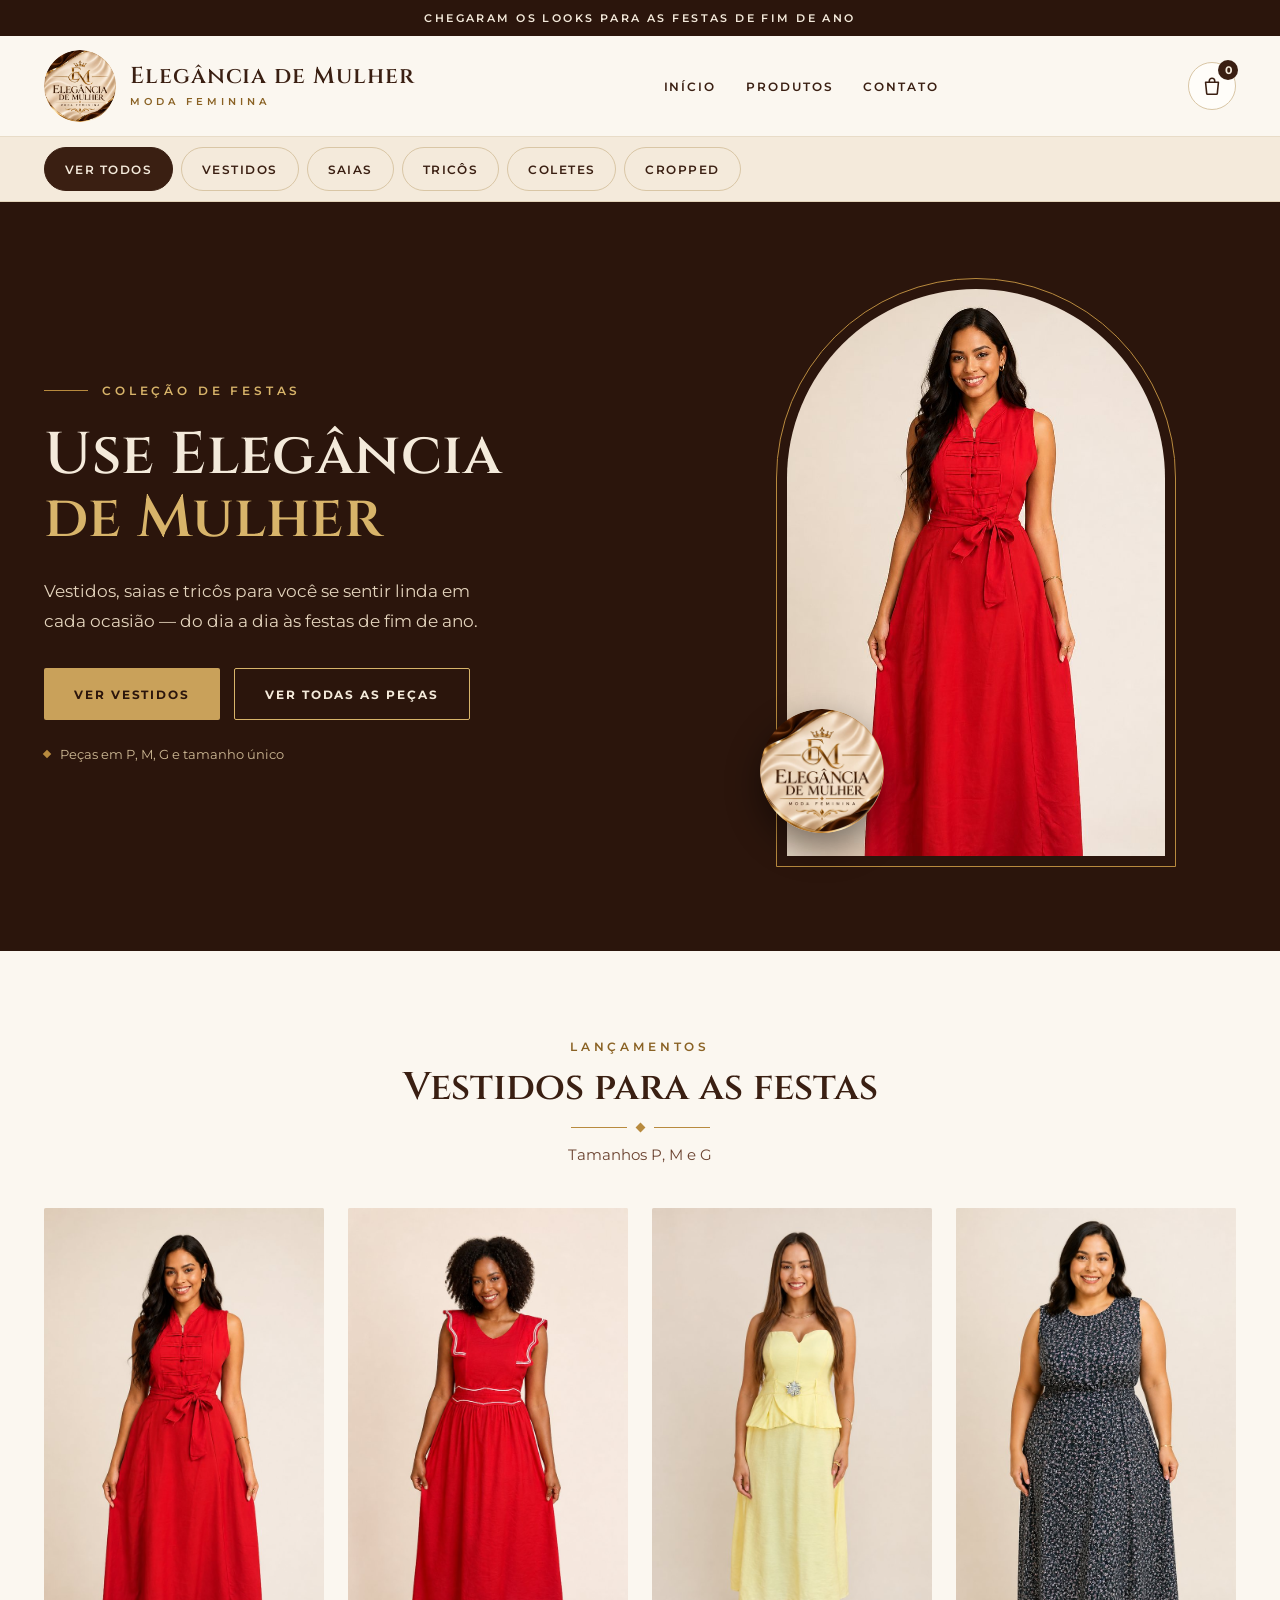
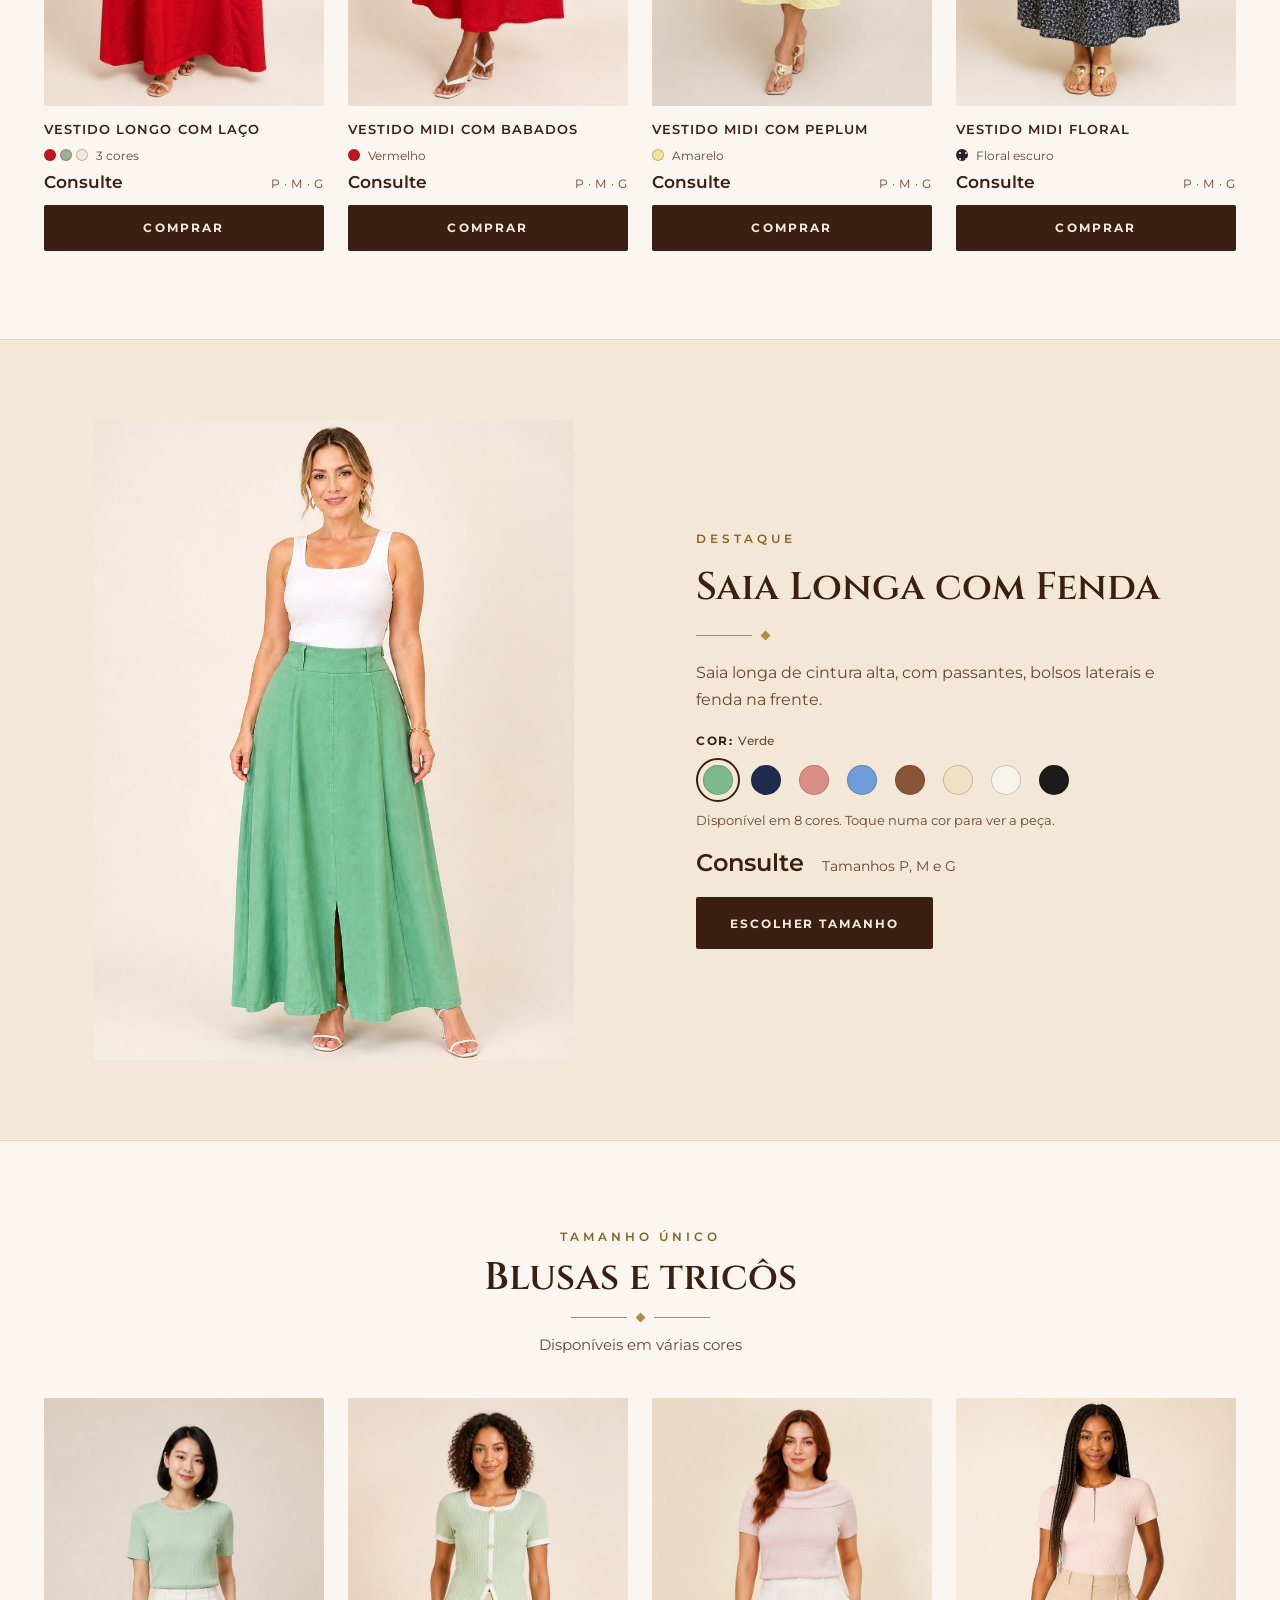
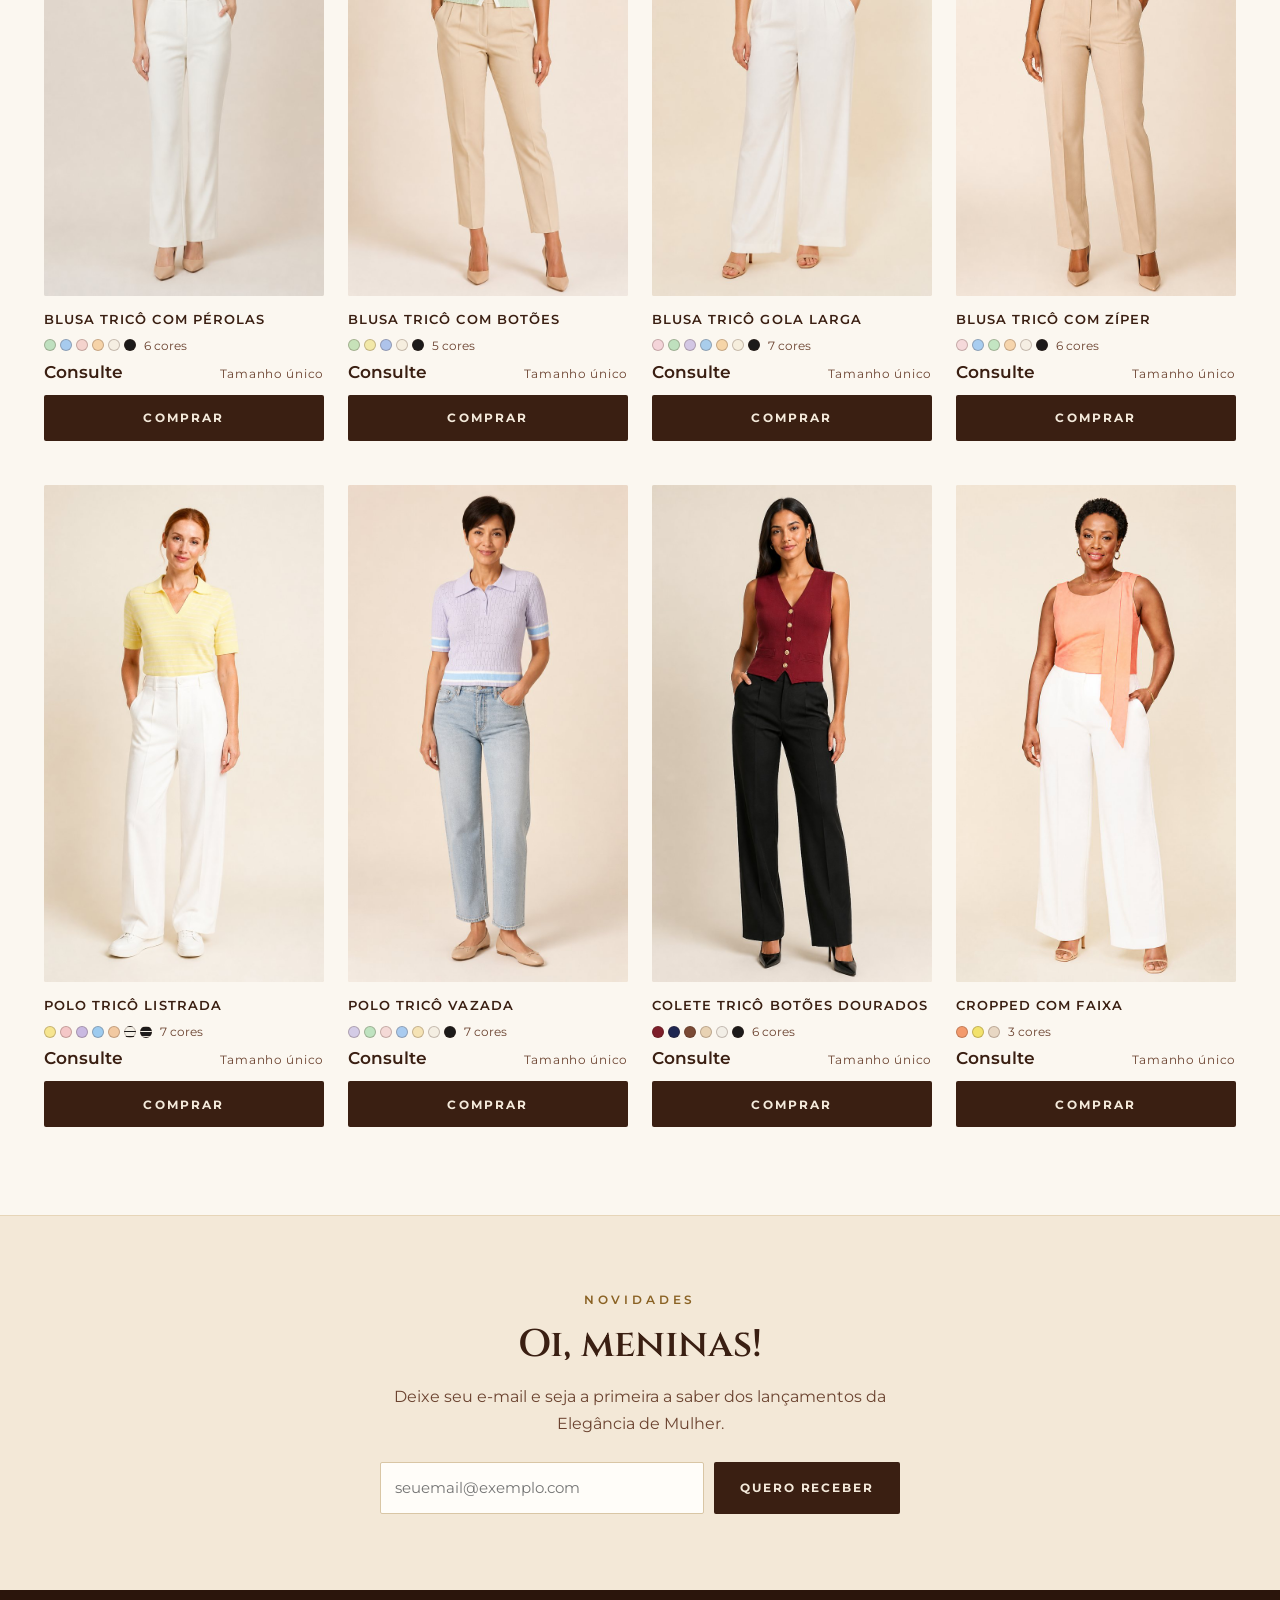
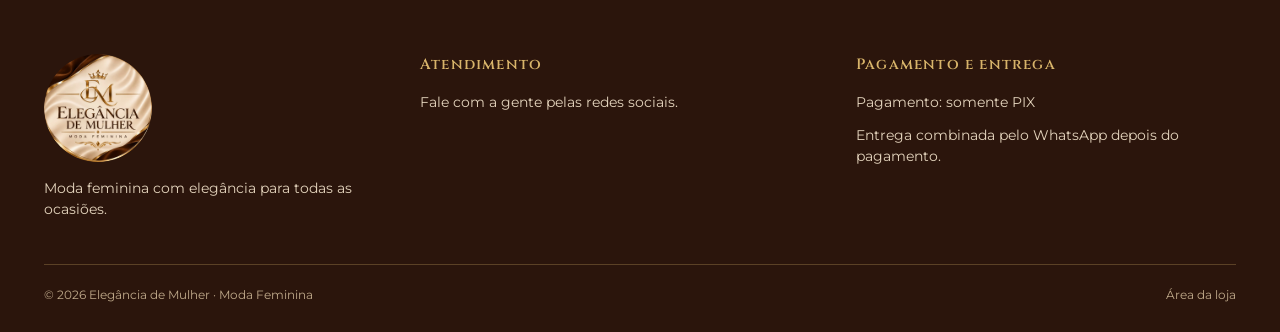
==== site/index.html @ 74f73620 "Loja Elegância de Mulher: vitrine, PIX e painel da dona Site estático (pasta site/) com carrinho e p" ====
<!doctype html>
<html lang="pt-BR">
<head>
<meta charset="utf-8">
<meta name="viewport" content="width=device-width, initial-scale=1">
<title>Elegância de Mulher — Moda feminina</title>
<meta name="description" content="Vestidos, saias e tricôs da Elegância de Mulher. Escolha a cor e o tamanho e pague com PIX.">
<meta name="theme-color" content="#2B150C">
<link rel="icon" href="img/icone.png">
<link rel="preconnect" href="https://fonts.googleapis.com">
<link rel="preconnect" href="https://fonts.gstatic.com" crossorigin>
<link href="https://fonts.googleapis.com/css2?family=Cinzel:wght@500;600;700&family=Montserrat:wght@400;500;600;700&display=swap" rel="stylesheet">
<link rel="stylesheet" href="css/loja.css">
</head>
<body>
<div class="aviso" id="aviso" hidden></div>

<header class="cabecalho">
  <div class="wrap">
    <a class="marca" href="#inicio" aria-label="Elegância de Mulher, página inicial">
      <img src="img/logo-redondo.png" alt="" width="72" height="72">
      <span><span class="marca-nome">Elegância de Mulher</span><span class="marca-sub">MODA FEMININA</span></span>
    </a>
    <nav class="menu" aria-label="Menu principal">
      <a href="#inicio">Início</a>
      <a href="#produtos">Produtos</a>
      <a href="#contato">Contato</a>
    </nav>
    <button type="button" class="icone-btn sacola" id="abrir-carrinho" data-acao="abrir-carrinho" aria-label="Abrir carrinho, 0 itens">
      <svg class="icone" viewBox="0 0 24 24" aria-hidden="true"><path d="M5 8h14l-1.2 12.1a1 1 0 0 1-1 .9H7.2a1 1 0 0 1-1-.9L5 8z"/><path d="M9 8V6.5a3 3 0 0 1 6 0V8"/></svg>
      <span class="contador" id="contador" aria-hidden="true">0</span>
    </button>
  </div>
</header>

<div class="categorias"><nav class="wrap" id="categorias" aria-label="Categorias"></nav></div>

<section class="hero" id="inicio" aria-label="Destaque da coleção">
  <div class="wrap">
    <div class="hero-texto">
      <div class="hero-chamada" id="hero-chamada"></div>
      <h1>Use Elegância<br><span>de Mulher</span></h1>
      <p id="hero-texto"></p>
      <div class="hero-botoes">
        <a href="#produtos" class="btn btn-ouro" id="hero-categoria" data-acao="categoria">Ver vestidos</a>
        <a href="#produtos" class="btn btn-linha" data-acao="categoria" data-cat="todos">Ver todas as peças</a>
      </div>
      <div class="hero-detalhe" id="hero-detalhe" hidden></div>
    </div>
    <div class="hero-foto">
      <div class="arco">
        <div class="arco-borda"><div class="arco-img"><img id="hero-img" src="img/logo-banner.jpg" alt=""></div></div>
        <img class="selo" src="img/logo-redondo.png" alt="" width="124" height="124">
      </div>
    </div>
  </div>
</section>

<main id="produtos" tabindex="-1" style="scroll-margin-top: 70px;">
  <div class="carregando" id="carregando">
    <div class="wrap grade" aria-hidden="true">
      <div class="cartao-foto alta esqueleto"></div><div class="cartao-foto alta esqueleto"></div>
      <div class="cartao-foto alta esqueleto some-cel"></div><div class="cartao-foto alta esqueleto some-cel"></div>
    </div>
    <p>Carregando as peças…</p>
  </div>
  <div id="vitrine"></div>
</main>

<section class="novidades" aria-labelledby="novidades-titulo">
  <div class="wrap">
    <span class="chamada">Novidades</span>
    <h2 id="novidades-titulo">Oi, meninas!</h2>
    <p>Deixe seu e-mail e seja a primeira a saber dos lançamentos da Elegância de Mulher.</p>
    <form id="form-novidades" novalidate>
      <label for="email-novidades" class="sr-only">Seu e-mail</label>
      <input class="campo" id="email-novidades" type="email" autocomplete="email" placeholder="seuemail@exemplo.com" required>
      <button type="submit" class="btn btn-escuro">Quero receber</button>
    </form>
    <p id="novidades-ok" aria-live="polite" hidden style="font-weight: 600; color: var(--texto);">Prontinho! Você vai receber nossas novidades por e-mail.</p>
  </div>
</section>

<footer class="rodape" id="contato">
  <div class="wrap">
    <div class="rodape-colunas">
      <div class="rodape-col">
        <img src="img/logo-redondo.png" alt="Elegância de Mulher, moda feminina" width="108" height="108">
        <p style="margin: 0;">Moda feminina com elegância para todas as ocasiões.</p>
      </div>
      <div class="rodape-col">
        <h3>Atendimento</h3>
        <div id="contatos" class="coluna" style="gap: 12px;"></div>
      </div>
      <div class="rodape-col">
        <h3>Pagamento e entrega</h3>
        <span>Pagamento: somente PIX</span>
        <span id="entrega" style="white-space: pre-line;"></span>
      </div>
    </div>
    <div class="rodape-base">
      <span>© <span id="ano">2026</span> Elegância de Mulher · Moda Feminina</span>
      <a href="painel.html">Área da loja</a>
    </div>
  </div>
</footer>

<div id="janela"></div>
<div id="gaveta"></div>
<div id="toast" aria-live="polite"></div>

<script src="js/config.js"></script>
<script src="js/supabase.js"></script>
<script src="js/dados-iniciais.js"></script>
<script src="js/dados.js"></script>
<script src="js/qrcode.js"></script>
<script src="js/pix.js"></script>
<script src="js/loja.js"></script>
</body>
</html>
---- site/css/loja.css ----
/* Elegância de Mulher — estilos da loja e do painel */
:root {
  --fundo: #FBF7F0;
  --creme: #F3E8D7;
  --creme2: #F4EADB;
  --papel: #FFFDF9;
  --texto: #3A1F12;
  --escuro: #2B150C;
  --suave: #6B4330;
  --ouro-texto: #8A6224;
  --ouro: #B88A3E;
  --ouro2: #C9A15A;
  --ouro3: #D8B46A;
  --borda: #D9C6A5;
  --borda2: #E6D5B8;
  --linha: #EEE2CF;
  --erro: #A4262C;
  --ok: #2F6B3A;
  --serif: 'Cinzel', Georgia, serif;
  --sans: 'Montserrat', system-ui, -apple-system, 'Segoe UI', sans-serif;
}
* { box-sizing: border-box; }
html { scroll-behavior: smooth; }
body { margin: 0; background: var(--fundo); color: var(--texto); font-family: var(--sans); -webkit-font-smoothing: antialiased; }
img { max-width: 100%; }
a { color: var(--texto); }
a:hover { color: var(--ouro-texto); }
button, input, select, textarea { font-family: inherit; }
button:focus-visible, a:focus-visible, input:focus-visible, select:focus-visible, textarea:focus-visible, [tabindex]:focus-visible {
  outline: 2px solid var(--ouro); outline-offset: 2px;
}
.sr-only { position: absolute; width: 1px; height: 1px; padding: 0; margin: -1px; overflow: hidden; clip: rect(0 0 0 0); white-space: nowrap; border: 0; }
.wrap { max-width: 1240px; margin: 0 auto; padding-left: 24px; padding-right: 24px; }
[hidden] { display: none !important; }

/* Botões */
.btn { display: inline-flex; align-items: center; justify-content: center; gap: 10px; min-height: 48px; padding: 0 26px; border: 0; border-radius: 2px;
  font-size: 12px; font-weight: 700; letter-spacing: .16em; text-transform: uppercase; text-decoration: none; cursor: pointer; text-align: center; }
.btn-escuro { background: var(--texto); color: #F4EADB; }
.btn-escuro:hover { background: #5A3220; color: #F4EADB; }
.btn-ouro { background: var(--ouro2); color: var(--escuro); }
.btn-ouro:hover { background: var(--ouro3); color: var(--escuro); }
.btn-linha { border: 1px solid var(--ouro3); background: transparent; color: #F4EADB; }
.btn-linha:hover { background: rgba(244, 234, 219, .12); color: #F4EADB; }
.btn-contorno { border: 1px solid var(--texto); background: transparent; color: var(--texto); }
.btn-contorno:hover { background: var(--creme); color: var(--texto); }
.btn-largo { width: 100%; }
.btn[disabled] { opacity: .55; cursor: not-allowed; }
.link-btn { min-height: 44px; padding: 0 8px; border: 0; background: none; color: var(--texto); font-size: 13px; text-decoration: underline; cursor: pointer; }
.link-btn:hover { color: var(--ouro-texto); }
.icone-btn { width: 44px; height: 44px; padding: 0; flex: 0 0 auto; border-radius: 50%; border: 1px solid var(--borda); background: var(--papel); color: var(--texto);
  display: inline-flex; align-items: center; justify-content: center; cursor: pointer; }
.icone-btn:hover { border-color: var(--ouro-texto); }
.icone { width: 20px; height: 20px; fill: none; stroke: currentColor; stroke-width: 1.7; stroke-linecap: round; stroke-linejoin: round; flex: 0 0 auto; }

/* Topo */
.aviso { background: var(--escuro); color: #F4EADB; text-align: center; font-size: 11px; font-weight: 600; letter-spacing: .22em; text-transform: uppercase; padding: 11px 16px; }
.cabecalho { background: var(--fundo); border-bottom: 1px solid #E8DCC8; }
.cabecalho .wrap { padding-top: 14px; padding-bottom: 14px; display: flex; flex-wrap: wrap; align-items: center; justify-content: space-between; gap: 14px 32px; }
.marca { display: flex; align-items: center; gap: 14px; text-decoration: none; color: var(--texto); }
.marca img { width: 72px; height: 72px; border-radius: 50%; display: block; flex: 0 0 auto; }
.marca-nome { display: block; font-family: var(--serif); font-weight: 600; font-size: 23px; letter-spacing: .04em; line-height: 1.1; }
.marca-sub { display: block; margin-top: 5px; font-size: 10px; font-weight: 600; letter-spacing: .4em; color: var(--ouro-texto); }
.menu { display: flex; align-items: center; gap: 30px; }
.menu a { padding: 12px 0; font-size: 12px; font-weight: 600; letter-spacing: .16em; text-transform: uppercase; text-decoration: none; }
.sacola { position: relative; width: 48px; height: 48px; }
.sacola .icone { width: 22px; height: 22px; }
.contador { position: absolute; top: -3px; right: -3px; min-width: 20px; height: 20px; padding: 0 5px; border-radius: 10px; background: var(--texto); color: #F4EADB;
  font-size: 11px; font-weight: 700; display: flex; align-items: center; justify-content: center; }
.categorias { position: sticky; top: 0; z-index: 30; background: var(--creme2); border-bottom: 1px solid #E3D3BA; }
.categorias nav { padding-top: 10px; padding-bottom: 10px; display: flex; gap: 8px; overflow-x: auto; scrollbar-width: none; }
.categorias nav::-webkit-scrollbar { display: none; }
.chip { flex: 0 0 auto; height: 44px; padding: 0 20px; border-radius: 22px; border: 1px solid var(--borda); background: transparent; color: var(--texto);
  font-size: 12px; font-weight: 600; letter-spacing: .12em; text-transform: uppercase; cursor: pointer; }
.chip:hover { border-color: var(--ouro-texto); background: var(--fundo); }
.chip[aria-pressed="true"] { border-color: var(--texto); background: var(--texto); color: #F4EADB; }

/* Banner */
.hero { background: var(--escuro); color: #F4EADB; overflow: hidden; }
.hero .wrap { padding-top: 76px; padding-bottom: 84px; display: flex; flex-wrap: wrap; align-items: center; gap: 56px 72px; }
.hero-texto { flex: 1 1 440px; min-width: 0; display: flex; flex-direction: column; gap: 26px; }
.hero-chamada { display: flex; align-items: center; gap: 14px; color: var(--ouro3); font-size: 12px; font-weight: 600; letter-spacing: .32em; text-transform: uppercase; }
.hero-chamada::before { content: ''; display: block; width: 44px; height: 1px; background: var(--ouro); }
.hero h1 { margin: 0; font-family: var(--serif); font-weight: 600; font-size: clamp(40px, 4.6vw, 64px); line-height: 1.08; letter-spacing: .01em; color: #F4EADB; }
.hero h1 span { color: var(--ouro3); }
.hero p { margin: 0; max-width: 470px; font-size: 17px; line-height: 1.75; color: #E3D3BC; }
.hero-botoes { display: flex; flex-wrap: wrap; gap: 14px; margin-top: 6px; }
.hero-botoes .btn { min-height: 52px; padding: 0 30px; }
.hero-detalhe { display: flex; align-items: center; gap: 10px; font-size: 13px; color: #CDB894; }
.hero-detalhe::before { content: ''; display: block; width: 6px; height: 6px; background: var(--ouro); transform: rotate(45deg); }
.hero-foto { flex: 1 1 360px; min-width: 0; display: flex; justify-content: center; }
.arco { position: relative; width: 100%; max-width: 400px; }
.arco-borda { padding: 10px; border: 1px solid var(--ouro); border-radius: 999px 999px 0 0; }
.arco-img { aspect-ratio: 2 / 3; overflow: hidden; border-radius: 999px 999px 0 0; background: var(--texto); }
.arco-img img { width: 100%; height: 100%; object-fit: cover; object-position: 50% 18%; display: block; }
.selo { position: absolute; left: -16px; bottom: 34px; width: 124px; height: 124px; border-radius: 50%; display: block; box-shadow: 0 14px 34px rgba(0, 0, 0, .45); }

/* Vitrines */
.secao { padding: 88px 0; }
.secao-topo { display: flex; flex-direction: column; align-items: center; gap: 12px; text-align: center; margin-bottom: 44px; }
.chamada { font-size: 12px; font-weight: 600; letter-spacing: .32em; text-transform: uppercase; color: var(--ouro-texto); }
.secao h2, .destaque h2, .novidades h2 { margin: 0; font-family: var(--serif); font-weight: 600; font-size: clamp(28px, 3vw, 40px); line-height: 1.15; color: var(--texto); }
.ornamento { display: flex; align-items: center; gap: 10px; margin-top: 2px; }
.ornamento::before, .ornamento::after { content: ''; display: block; width: 56px; height: 1px; background: var(--ouro); }
.ornamento span { display: block; width: 7px; height: 7px; background: var(--ouro); transform: rotate(45deg); }
.nota { margin: 2px 0 0; font-size: 15px; color: var(--suave); }
.grade { display: grid; grid-template-columns: repeat(4, minmax(0, 1fr)); gap: 44px 24px; }
.cartao { display: flex; flex-direction: column; gap: 14px; min-width: 0; }
.cartao-foto { position: relative; overflow: hidden; background: #EFE5D6; border-radius: 2px; aspect-ratio: 3 / 4; }
.cartao-foto.alta { aspect-ratio: 9 / 16; }
.cartao-foto button { position: absolute; inset: 0; width: 100%; height: 100%; padding: 0; border: 0; background: none; cursor: pointer; display: block; }
.cartao-foto img { position: absolute; inset: 0; width: 100%; height: 100%; object-fit: cover; display: block; transition: transform .6s ease; }
.cartao:hover .cartao-foto img { transform: scale(1.03); }
.cartao h3 { margin: 0; font-size: 13px; font-weight: 600; letter-spacing: .08em; line-height: 1.45; text-transform: uppercase; }
.cartao-info { display: flex; flex-direction: column; gap: 9px; }
.cores-linha { display: flex; align-items: center; gap: 8px; flex-wrap: wrap; font-size: 12px; color: var(--suave); }
.bolinhas { display: flex; gap: 4px; flex-wrap: wrap; }
.bolinha { display: block; width: 12px; height: 12px; border-radius: 50%; border: 1px solid rgba(58, 31, 18, .25); }
.preco-linha { display: flex; align-items: baseline; justify-content: space-between; gap: 8px; flex-wrap: wrap; }
.preco { font-size: 17px; font-weight: 600; }
.tamanhos-txt { font-size: 12px; letter-spacing: .06em; color: var(--suave); }
.cartao .btn { margin-top: 4px; min-height: 46px; letter-spacing: .18em; }
.vazio { padding: 40px 0; text-align: center; color: var(--suave); }

/* Faixa de destaque */
.destaque { background: var(--creme); border-top: 1px solid var(--borda2); border-bottom: 1px solid var(--borda2); }
.destaque .wrap { padding-top: 80px; padding-bottom: 80px; display: flex; flex-wrap: wrap; align-items: center; gap: 44px 72px; }
.destaque-foto { flex: 1 1 420px; min-width: 0; display: flex; justify-content: center; }
.destaque-foto div { width: 100%; max-width: 480px; aspect-ratio: 3 / 4; overflow: hidden; border-radius: 2px; background: #EFE5D6; }
.destaque-foto div.alta { max-width: 400px; aspect-ratio: 9 / 16; }
.destaque-foto img { width: 100%; height: 100%; object-fit: cover; display: block; }
.destaque-texto { flex: 1 1 380px; min-width: 0; display: flex; flex-direction: column; gap: 20px; }
.destaque .ornamento::after { display: none; }
.destaque p { margin: 0; max-width: 460px; font-size: 16px; line-height: 1.7; color: var(--suave); }

/* Cores e tamanhos */
.rotulo { font-size: 12px; font-weight: 700; letter-spacing: .14em; text-transform: uppercase; color: var(--texto); }
.rotulo span { font-weight: 500; letter-spacing: .02em; text-transform: none; color: var(--suave); }
.amostras { display: flex; flex-wrap: wrap; gap: 4px; }
.amostra { width: 44px; height: 44px; padding: 0; border-radius: 50%; border: 2px solid transparent; background: transparent; display: flex; align-items: center; justify-content: center; cursor: pointer; }
.amostra[aria-pressed="true"] { border-color: var(--texto); }
.amostra span { display: block; width: 30px; height: 30px; border-radius: 50%; border: 1px solid rgba(58, 31, 18, .22); }
.pilulas { display: flex; flex-wrap: wrap; gap: 8px; }
.pilula { min-width: 54px; height: 44px; padding: 0 12px; border: 1px solid #CDB89A; border-radius: 2px; background: var(--papel); color: var(--texto); font-size: 14px; font-weight: 600; cursor: pointer; }
.pilula[aria-pressed="true"] { border-color: var(--texto); background: var(--texto); color: #F4EADB; }
.pilula.fixa { display: inline-flex; align-items: center; cursor: default; border-color: var(--texto); background: var(--texto); color: #F4EADB; }
.qtd { display: flex; align-items: center; border: 1px solid var(--borda); border-radius: 2px; background: var(--papel); }
.qtd button { width: 44px; height: 48px; border: 0; background: transparent; color: var(--texto); font-size: 20px; cursor: pointer; }
.qtd span { min-width: 32px; text-align: center; font-size: 15px; font-weight: 600; }

/* Novidades e rodapé */
.novidades { background: var(--creme); border-top: 1px solid var(--borda2); }
.novidades .wrap { max-width: 760px; padding-top: 76px; padding-bottom: 76px; display: flex; flex-direction: column; align-items: center; gap: 16px; text-align: center; }
.novidades p { margin: 0; max-width: 520px; font-size: 16px; line-height: 1.7; color: var(--suave); }
.novidades form { width: 100%; max-width: 520px; margin-top: 8px; display: flex; flex-wrap: wrap; justify-content: center; gap: 10px; }
.campo { width: 100%; min-height: 48px; padding: 0 14px; border: 1px solid var(--borda); border-radius: 2px; background: var(--papel); color: var(--texto); font-size: 15px; }
textarea.campo { min-height: 96px; padding: 12px 14px; line-height: 1.5; resize: vertical; }
select.campo { padding-right: 8px; }
.novidades .campo { flex: 1 1 260px; width: auto; min-height: 52px; }
.novidades .btn { min-height: 52px; }
.rodape { background: var(--escuro); color: #E3D3BC; }
.rodape .wrap { padding-top: 64px; padding-bottom: 30px; display: flex; flex-direction: column; gap: 44px; }
.rodape-colunas { display: flex; flex-wrap: wrap; justify-content: space-between; gap: 40px 56px; }
.rodape-col { flex: 1 1 200px; display: flex; flex-direction: column; gap: 12px; font-size: 14px; line-height: 1.5; }
.rodape-col:first-child { flex: 1 1 240px; max-width: 320px; gap: 16px; }
.rodape-col img { width: 108px; height: 108px; border-radius: 50%; display: block; }
.rodape h3 { margin: 0 0 4px; font-family: var(--serif); font-size: 15px; font-weight: 600; letter-spacing: .08em; color: var(--ouro3); }
.rodape a { color: #E3D3BC; text-decoration: none; }
.rodape a:hover { color: #F4EADB; text-decoration: underline; }
.rodape-base { padding-top: 22px; border-top: 1px solid rgba(216, 180, 106, .28); display: flex; flex-wrap: wrap; justify-content: space-between; gap: 10px; font-size: 12px; color: #BFA98A; }
.rodape-base a { color: #BFA98A; }

/* Janela da peça e carrinho */
.fundo-escuro { position: fixed; inset: 0; width: 100%; height: 100%; padding: 0; border: 0; background: rgba(43, 21, 12, .6); cursor: pointer; }
.janela { position: fixed; inset: 0; z-index: 60; display: flex; align-items: center; justify-content: center; padding: 16px; }
.janela-caixa { position: relative; z-index: 1; width: 100%; max-width: 980px; max-height: 100%; overflow: auto; border-radius: 4px; background: var(--fundo); box-shadow: 0 30px 80px rgba(0, 0, 0, .4); }
.janela-fechar { position: absolute; top: 12px; right: 12px; z-index: 2; }
.janela-corpo { display: flex; flex-wrap: wrap; }
.janela-foto { flex: 1 1 380px; min-width: 0; padding: 24px; background: var(--creme); display: flex; flex-direction: column; align-items: center; gap: 14px; }
.janela-foto .moldura { width: 100%; max-width: 420px; aspect-ratio: 3 / 4; overflow: hidden; border-radius: 2px; background: #EFE5D6; }
.janela-foto .moldura.alta { max-width: 330px; aspect-ratio: 9 / 16; }
.janela-foto img { width: 100%; height: 100%; object-fit: cover; display: block; }
.janela-info { flex: 1 1 360px; min-width: 0; padding: 36px 32px; display: flex; flex-direction: column; gap: 18px; }
.janela-info h2 { margin: 0; padding-right: 44px; font-family: var(--serif); font-weight: 600; font-size: 28px; line-height: 1.2; }
.janela-info .preco { font-size: 22px; }
.janela-info p { margin: 0; font-size: 15px; line-height: 1.7; color: var(--suave); }
.so-pix { display: flex; align-items: center; gap: 8px; font-size: 13px; color: var(--suave); }
.so-pix .icone { width: 16px; height: 16px; stroke: var(--ouro-texto); }
.divisoria { height: 1px; background: var(--borda2); }
.erro-txt { margin: 0; font-size: 13px; font-weight: 600; color: var(--erro); }
.comprar-linha { margin-top: 4px; display: flex; align-items: center; gap: 14px; flex-wrap: wrap; }
.comprar-linha .btn { flex: 1 1 200px; min-height: 50px; }
.gaveta { position: fixed; inset: 0; z-index: 70; }
.gaveta-caixa { position: absolute; top: 0; right: 0; bottom: 0; width: 100%; max-width: 420px; background: var(--fundo); display: flex; flex-direction: column; box-shadow: -20px 0 60px rgba(0, 0, 0, .3); }
.gaveta-topo { padding: 18px 20px 18px 24px; border-bottom: 1px solid var(--borda2); display: flex; align-items: center; justify-content: space-between; gap: 12px; }
.gaveta-topo h2 { margin: 0; font-family: var(--serif); font-size: 22px; font-weight: 600; }
.gaveta-titulo { min-width: 0; display: flex; align-items: center; gap: 4px; }
.voltar { border: 0; background: transparent; margin-left: -12px; }
.gaveta-corpo { flex: 1 1 auto; overflow-y: auto; }
.gaveta-rodape { padding: 18px 24px 22px; border-top: 1px solid var(--borda2); background: #F6EEE1; display: flex; flex-direction: column; gap: 14px; }
.item { padding: 18px 0; border-bottom: 1px solid var(--linha); display: flex; gap: 14px; }
.item img { width: 72px; height: 96px; flex: 0 0 auto; object-fit: cover; border-radius: 2px; display: block; background: #EFE5D6; }
.item-info { flex: 1 1 auto; min-width: 0; display: flex; flex-direction: column; gap: 6px; }
.item-nome { font-size: 12px; font-weight: 600; letter-spacing: .06em; line-height: 1.4; text-transform: uppercase; }
.item-var { font-size: 12px; color: var(--suave); }
.item-linha { margin-top: 4px; display: flex; align-items: center; justify-content: space-between; gap: 8px; }
.item .qtd button { width: 40px; height: 40px; font-size: 18px; }
.item .qtd span { min-width: 26px; font-size: 14px; }
.item-remover { align-self: flex-start; width: 40px; height: 40px; border: 0; background: transparent; color: var(--suave); display: flex; align-items: center; justify-content: center; cursor: pointer; }
.subtotal { display: flex; justify-content: space-between; align-items: baseline; font-size: 18px; font-weight: 700; }
.aviso-pix { margin: 0; display: flex; align-items: flex-start; gap: 10px; font-size: 13px; line-height: 1.5; color: var(--suave); }
.aviso-pix .icone { width: 18px; height: 18px; margin-top: 1px; stroke: var(--ouro-texto); }
.carrinho-vazio { padding: 56px 0; display: flex; flex-direction: column; align-items: center; gap: 16px; text-align: center; color: var(--suave); }
.carrinho-vazio .bola { width: 64px; height: 64px; border-radius: 50%; background: var(--creme); color: var(--ouro-texto); display: flex; align-items: center; justify-content: center; }

/* PIX */
.pix { padding: 20px 24px 28px; display: flex; flex-direction: column; gap: 20px; }
.pix-topo { display: flex; flex-wrap: wrap; justify-content: space-between; align-items: flex-end; gap: 12px; }
.pix-topo div { display: flex; flex-direction: column; gap: 4px; }
.pix-topo div:last-child { align-items: flex-end; }
.mini { font-size: 11px; font-weight: 700; letter-spacing: .14em; text-transform: uppercase; color: var(--ouro-texto); }
.pedido-num { font-size: 15px; font-weight: 600; letter-spacing: .08em; }
.pix-total { font-size: 26px; font-weight: 700; line-height: 1.1; }
.qr-caixa { padding: 20px 16px 16px; border: 1px solid var(--borda2); border-radius: 4px; background: #FFFFFF; display: flex; flex-direction: column; align-items: center; gap: 12px; text-align: center; font-size: 13px; color: var(--suave); }
.qr-caixa svg { width: 100%; max-width: 260px; height: auto; aspect-ratio: 1 / 1; display: block; }
.qr-caixa path { fill: var(--escuro); shape-rendering: crispEdges; }
.copia-cola { margin: 0; padding: 12px 14px; border: 1px dashed #CDB89A; border-radius: 2px; background: var(--papel); font-family: ui-monospace, SFMono-Regular, Menlo, Consolas, monospace;
  font-size: 12px; line-height: 1.55; word-break: break-all; -webkit-user-select: all; user-select: all; }
.passos { margin: 0; padding: 0 0 0 22px; font-size: 14px; line-height: 1.55; }
.passos li { margin: 0 0 8px; padding-left: 4px; }
.passos li::marker { color: var(--ouro-texto); font-weight: 700; }
.caixa-nota { margin: 0; padding: 12px 14px; border-radius: 2px; background: var(--creme); font-size: 13px; line-height: 1.55; color: var(--suave); }
.pix-pendente { padding: 28px 22px; border: 1px dashed #CDB89A; border-radius: 4px; background: var(--papel); display: flex; flex-direction: column; align-items: center; gap: 12px; text-align: center; }
.pix-pendente strong { font-size: 15px; }
.pix-pendente p { margin: 0; font-size: 13px; line-height: 1.6; color: var(--suave); white-space: pre-line; }
.resumo-linha { padding-bottom: 12px; border-bottom: 1px solid var(--linha); display: flex; justify-content: space-between; align-items: flex-start; gap: 12px; font-size: 13px; }
.resumo-linha small { display: block; margin-top: 3px; font-size: 12px; color: var(--suave); }
.coluna { display: flex; flex-direction: column; gap: 10px; }
.centro { text-align: center; }

/* Avisos rápidos */
.toast { position: fixed; left: 50%; bottom: 24px; z-index: 90; transform: translateX(-50%); width: max-content; max-width: calc(100% - 32px); padding: 8px 8px 8px 18px; border-radius: 40px;
  background: var(--escuro); color: #F4EADB; display: flex; align-items: center; gap: 12px; box-shadow: 0 14px 40px rgba(0, 0, 0, .3); font-size: 14px; font-weight: 500; }
.toast .icone { stroke: var(--ouro3); }
.toast span { padding: 8px 10px 8px 0; }
.toast .btn { min-height: 40px; padding: 0 16px; border-radius: 20px; font-size: 11px; letter-spacing: .12em; }

/* Carregando */
.carregando { padding: 120px 24px; text-align: center; color: var(--suave); }
.esqueleto { background: linear-gradient(90deg, #EFE5D6 25%, #F6EEE1 50%, #EFE5D6 75%); background-size: 200% 100%; animation: brilho 1.4s infinite; border-radius: 2px; }
@keyframes brilho { from { background-position: 200% 0; } to { background-position: -200% 0; } }
@media (prefers-reduced-motion: reduce) { .esqueleto { animation: none; } html { scroll-behavior: auto; } .cartao-foto img { transition: none; } }

@media (max-width: 900px) {
  .grade { grid-template-columns: repeat(2, minmax(0, 1fr)); gap: 32px 14px; }
  .some-cel { display: none !important; }
}
@media (max-width: 640px) {
  .hero .wrap { padding-top: 48px; padding-bottom: 56px; }
  .secao { padding: 64px 0; }
  .destaque .wrap, .novidades .wrap { padding-top: 64px; padding-bottom: 64px; }
  .wrap { padding-left: 16px; padding-right: 16px; }
  .marca img { width: 56px; height: 56px; }
  .marca-nome { font-size: 19px; }
  .menu { gap: 18px; }
  .janela { padding: 0; align-items: stretch; }
  .janela-caixa { max-height: none; border-radius: 0; }
  .janela-info { padding: 28px 20px; }
}

/* ---------- Painel da loja ---------- */
.painel-topo { background: var(--escuro); color: #F4EADB; }
.painel-topo .wrap { padding-top: 12px; padding-bottom: 12px; display: flex; flex-wrap: wrap; align-items: center; justify-content: space-between; gap: 10px 24px; }
.painel-topo .marca { color: #F4EADB; }
.painel-topo .marca img { width: 48px; height: 48px; }
.painel-topo .marca-nome { font-size: 18px; color: #F4EADB; }
.painel-topo .marca-sub { color: var(--ouro3); letter-spacing: .3em; }
.painel-topo nav { display: flex; flex-wrap: wrap; align-items: center; gap: 4px 16px; }
.painel-topo a, .painel-topo .link-btn { color: #F4EADB; font-size: 13px; }
.painel-topo a:hover, .painel-topo .link-btn:hover { color: var(--ouro3); }
.faixa-demo { background: #FFF4D6; border-bottom: 1px solid #E8D29A; color: #5C4310; font-size: 13px; line-height: 1.5; }
.faixa-demo .wrap { padding-top: 10px; padding-bottom: 10px; display: flex; flex-wrap: wrap; align-items: center; justify-content: space-between; gap: 6px 16px; }
.faixa-demo .link-btn { color: #5C4310; font-size: 13px; min-height: 36px; }
.painel { padding-top: 28px; padding-bottom: 80px; }
.abas { display: flex; gap: 6px; overflow-x: auto; border-bottom: 1px solid var(--borda2); margin-bottom: 28px; scrollbar-width: none; }
.abas::-webkit-scrollbar { display: none; }
.aba { flex: 0 0 auto; min-height: 48px; padding: 0 18px; border: 0; border-bottom: 3px solid transparent; background: none; color: var(--suave); font-size: 13px; font-weight: 700;
  letter-spacing: .1em; text-transform: uppercase; cursor: pointer; }
.aba[aria-selected="true"] { color: var(--texto); border-bottom-color: var(--ouro); }
.aba:hover { color: var(--texto); }
.cartao-login { max-width: 420px; margin: 64px auto; padding: 32px 28px; border: 1px solid var(--borda2); border-radius: 4px; background: var(--papel); display: flex; flex-direction: column; gap: 16px; }
.cartao-login h1, .painel h1 { margin: 0; font-family: var(--serif); font-weight: 600; font-size: 26px; line-height: 1.2; }
.painel h2 { margin: 0; font-family: var(--serif); font-weight: 600; font-size: 20px; }
.form-linha { display: flex; flex-direction: column; gap: 6px; }
.form-linha label, .form-linha .rotulo-campo { font-size: 13px; font-weight: 600; color: var(--texto); }
.ajuda { margin: 0; font-size: 12px; line-height: 1.5; color: var(--suave); }
.grade-form { display: grid; grid-template-columns: repeat(2, minmax(0, 1fr)); gap: 18px 20px; }
.grade-form .inteira { grid-column: 1 / -1; }
.barra { display: flex; flex-wrap: wrap; align-items: center; justify-content: space-between; gap: 12px; margin-bottom: 20px; }
.barra .campo { width: auto; min-width: 200px; }
.bloco { margin-bottom: 28px; padding: 22px; border: 1px solid var(--borda2); border-radius: 4px; background: var(--papel); display: flex; flex-direction: column; gap: 18px; }
.grupo-titulo { margin: 26px 0 10px; font-size: 12px; font-weight: 700; letter-spacing: .18em; text-transform: uppercase; color: var(--ouro-texto); }
.linha-peca { padding: 12px; border: 1px solid var(--borda2); border-radius: 4px; background: var(--papel); display: flex; align-items: center; gap: 14px; margin-bottom: 8px; }
.linha-peca.escondida { background: #F6F1E8; }
.linha-peca.escondida img { opacity: .55; }
.linha-peca img, .miniatura { width: 56px; height: 74px; flex: 0 0 auto; object-fit: cover; border-radius: 2px; background: #EFE5D6; display: block; }
.linha-info { flex: 1 1 auto; min-width: 0; display: flex; flex-direction: column; gap: 4px; }
.linha-info strong { font-size: 14px; font-weight: 600; }
.linha-info span { font-size: 12px; color: var(--suave); }
.linha-acoes { display: flex; flex-wrap: wrap; align-items: center; justify-content: flex-end; gap: 6px; }
.btn-peq { min-height: 40px; padding: 0 14px; border: 1px solid var(--borda); border-radius: 2px; background: var(--papel); color: var(--texto); font-size: 12px; font-weight: 600; cursor: pointer;
  display: inline-flex; align-items: center; justify-content: center; gap: 6px; text-decoration: none; }
.btn-peq:hover { border-color: var(--texto); }
.btn-peq.perigo { color: var(--erro); border-color: #E3B7B9; }
.btn-peq.perigo:hover { border-color: var(--erro); }
.btn-peq.forte { background: var(--texto); border-color: var(--texto); color: #F4EADB; }
.btn-peq[disabled] { opacity: .4; cursor: not-allowed; }
.btn-peq .icone { width: 16px; height: 16px; }
.etiqueta { display: inline-block; padding: 2px 8px; border-radius: 10px; background: #EAD9BD; color: var(--texto); font-size: 11px; font-weight: 700; letter-spacing: .06em; }
.confirmar { width: 100%; margin-top: 10px; padding: 12px; border-radius: 2px; background: #FBEDEE; display: flex; flex-wrap: wrap; align-items: center; gap: 10px; font-size: 13px; color: var(--erro); }
.cor-cartao { padding: 14px; border: 1px solid var(--borda2); border-radius: 4px; background: #FFFFFF; display: flex; flex-wrap: wrap; align-items: flex-start; gap: 14px; }
.cor-foto { position: relative; width: 84px; height: 112px; flex: 0 0 auto; border-radius: 2px; overflow: hidden; background: #EFE5D6; display: flex; align-items: center; justify-content: center;
  font-size: 11px; color: var(--suave); text-align: center; }
.cor-foto img { width: 100%; height: 100%; object-fit: cover; display: block; }
.cor-campos { flex: 1 1 220px; min-width: 0; display: flex; flex-direction: column; gap: 10px; }
.cor-linha { display: flex; align-items: center; gap: 10px; flex-wrap: wrap; }
.cor-linha input[type="color"] { width: 48px; height: 44px; padding: 2px; border: 1px solid var(--borda); border-radius: 2px; background: var(--papel); cursor: pointer; }
.bolinha-grande { display: block; width: 32px; height: 32px; border-radius: 50%; border: 1px solid rgba(58, 31, 18, .25); flex: 0 0 auto; }
.enviar-foto { position: relative; overflow: hidden; }
.enviar-foto input { position: absolute; inset: 0; opacity: 0; cursor: pointer; }
.escolha { display: flex; flex-wrap: wrap; gap: 8px; }
.escolha label { display: inline-flex; align-items: center; gap: 8px; min-height: 44px; padding: 0 14px; border: 1px solid var(--borda); border-radius: 22px; background: var(--papel); font-size: 13px; font-weight: 600; cursor: pointer; }
.escolha input { accent-color: var(--texto); width: 16px; height: 16px; margin: 0; }
.escolha label:has(input:checked) { border-color: var(--texto); background: var(--creme); }
.msg { margin: 0; padding: 12px 14px; border-radius: 2px; font-size: 13px; line-height: 1.5; }
.msg.erro { background: #FBEDEE; color: var(--erro); }
.msg.ok { background: #EAF4EA; color: var(--ok); }
.msg.info { background: var(--creme); color: var(--suave); }
.rodape-form { position: sticky; bottom: 0; z-index: 5; margin-top: 8px; padding: 14px 0; background: linear-gradient(rgba(251, 247, 240, 0), var(--fundo) 30%); display: flex; flex-wrap: wrap; align-items: center; gap: 12px; }
.fotos-banner { display: grid; grid-template-columns: repeat(auto-fill, minmax(72px, 1fr)); gap: 8px; max-height: 320px; overflow-y: auto; padding: 4px; }
.fotos-banner button { padding: 0; border: 3px solid transparent; border-radius: 4px; background: none; cursor: pointer; aspect-ratio: 3 / 4; overflow: hidden; }
.fotos-banner button[aria-pressed="true"] { border-color: var(--texto); }
.fotos-banner img { width: 100%; height: 100%; object-fit: cover; display: block; }
.tabela-simples { width: 100%; border-collapse: collapse; font-size: 14px; }
.tabela-simples th, .tabela-simples td { padding: 10px 8px; border-bottom: 1px solid var(--linha); text-align: left; }
.tabela-simples th { font-size: 11px; letter-spacing: .12em; text-transform: uppercase; color: var(--suave); }
@media (max-width: 700px) {
  .grade-form { grid-template-columns: minmax(0, 1fr); }
  .linha-peca { flex-wrap: wrap; }
  .linha-acoes { width: 100%; justify-content: flex-start; }
}
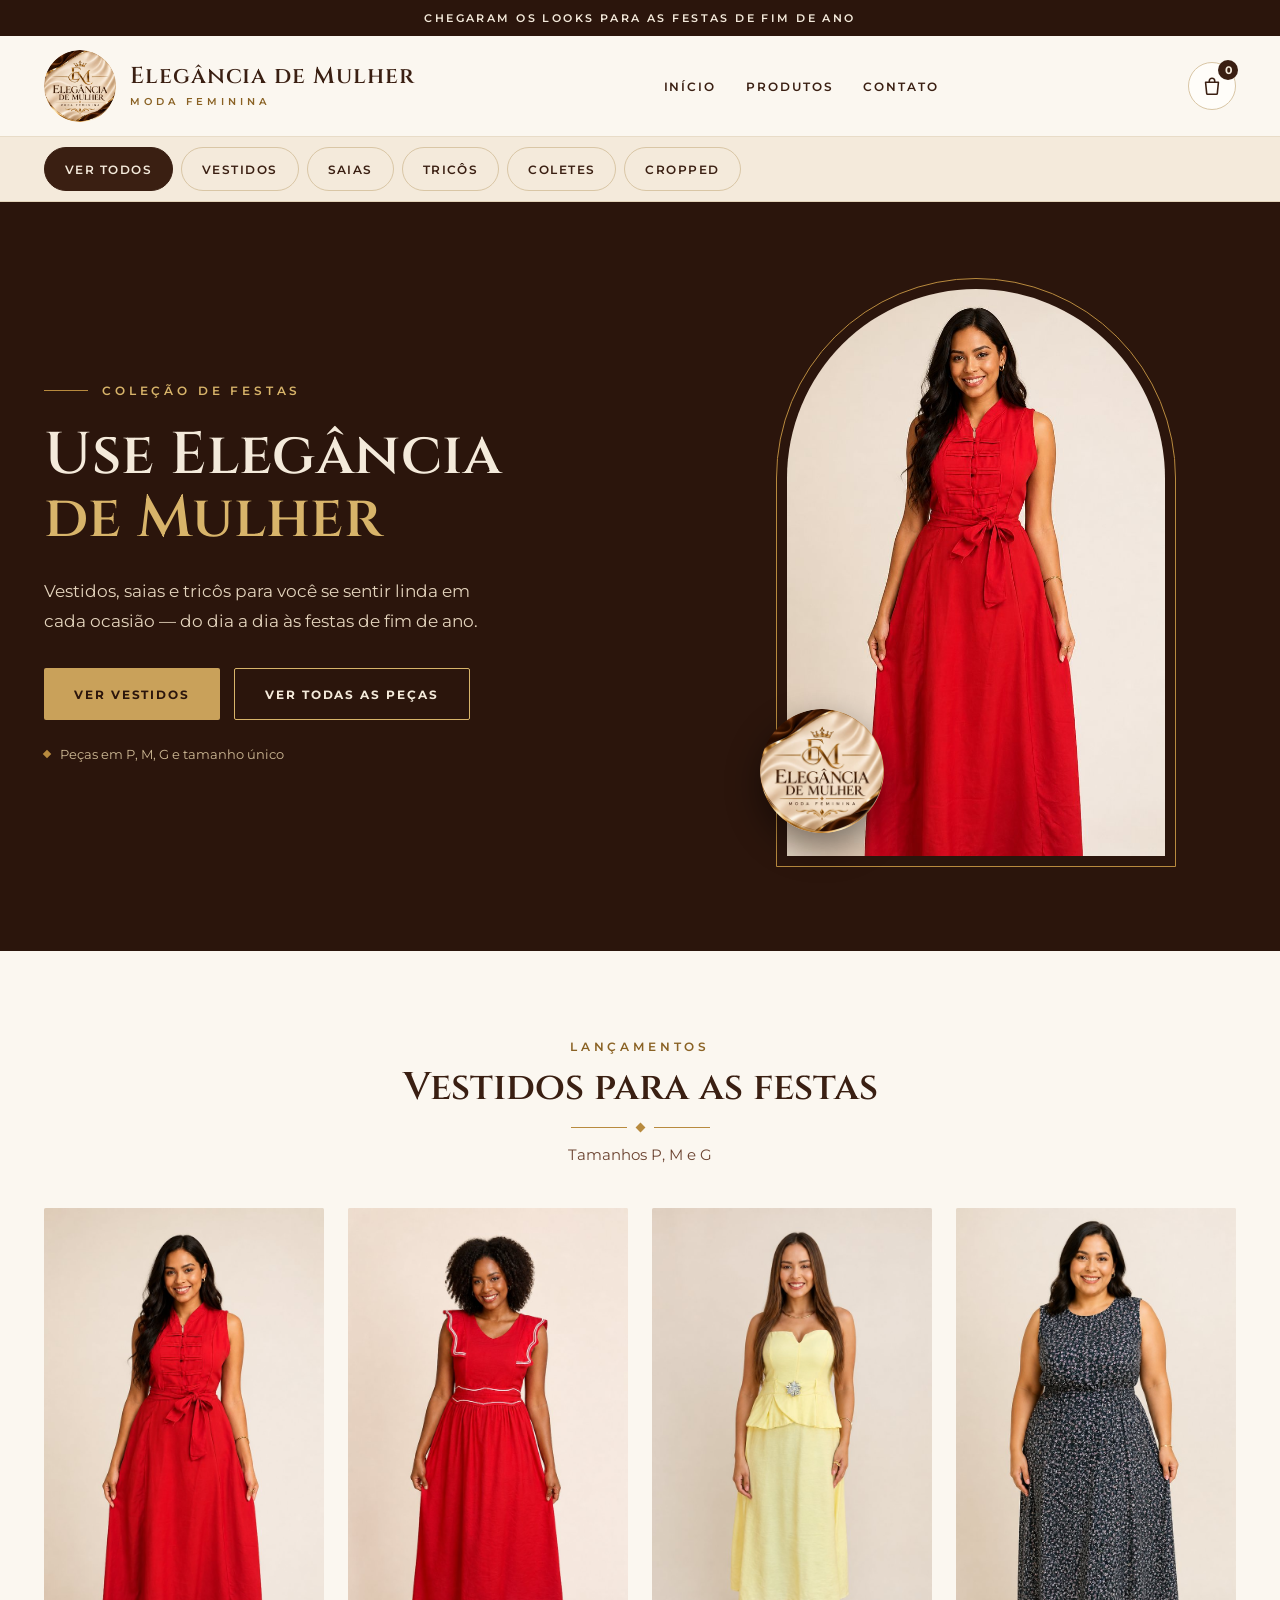
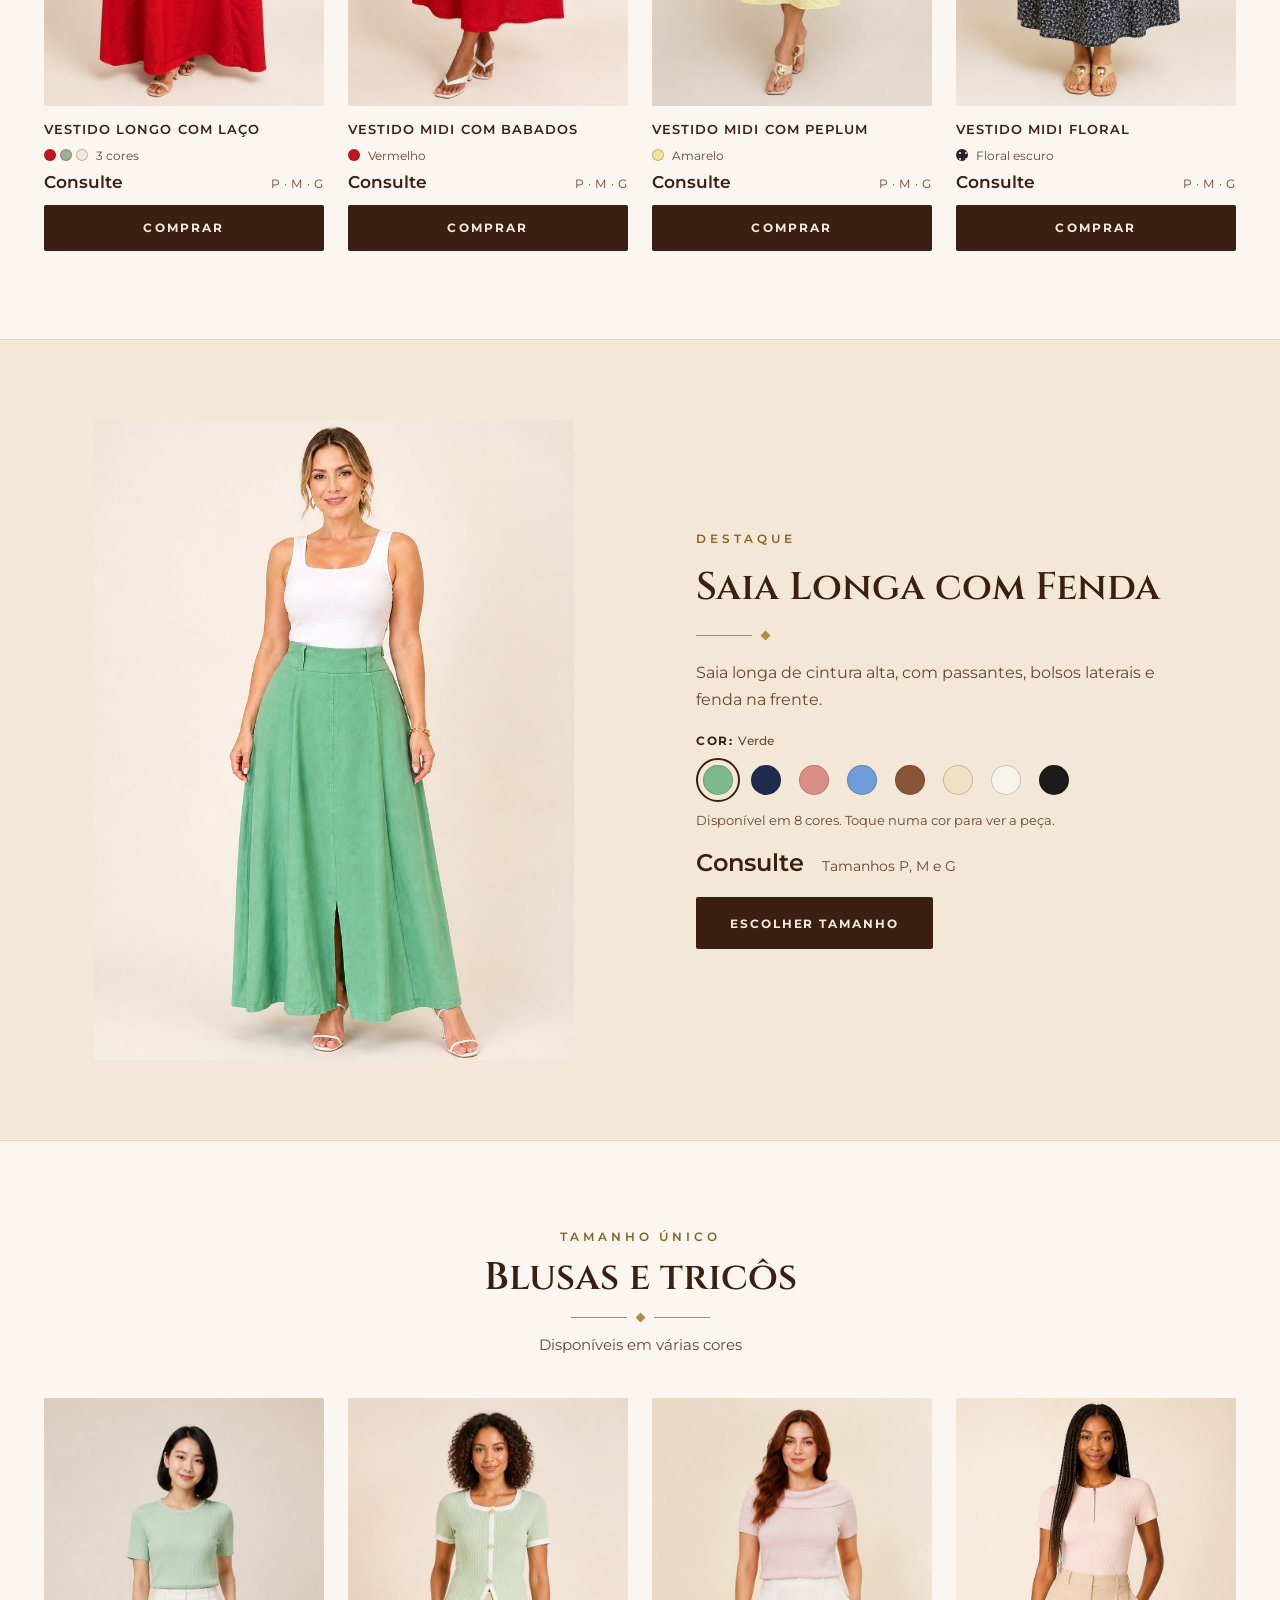
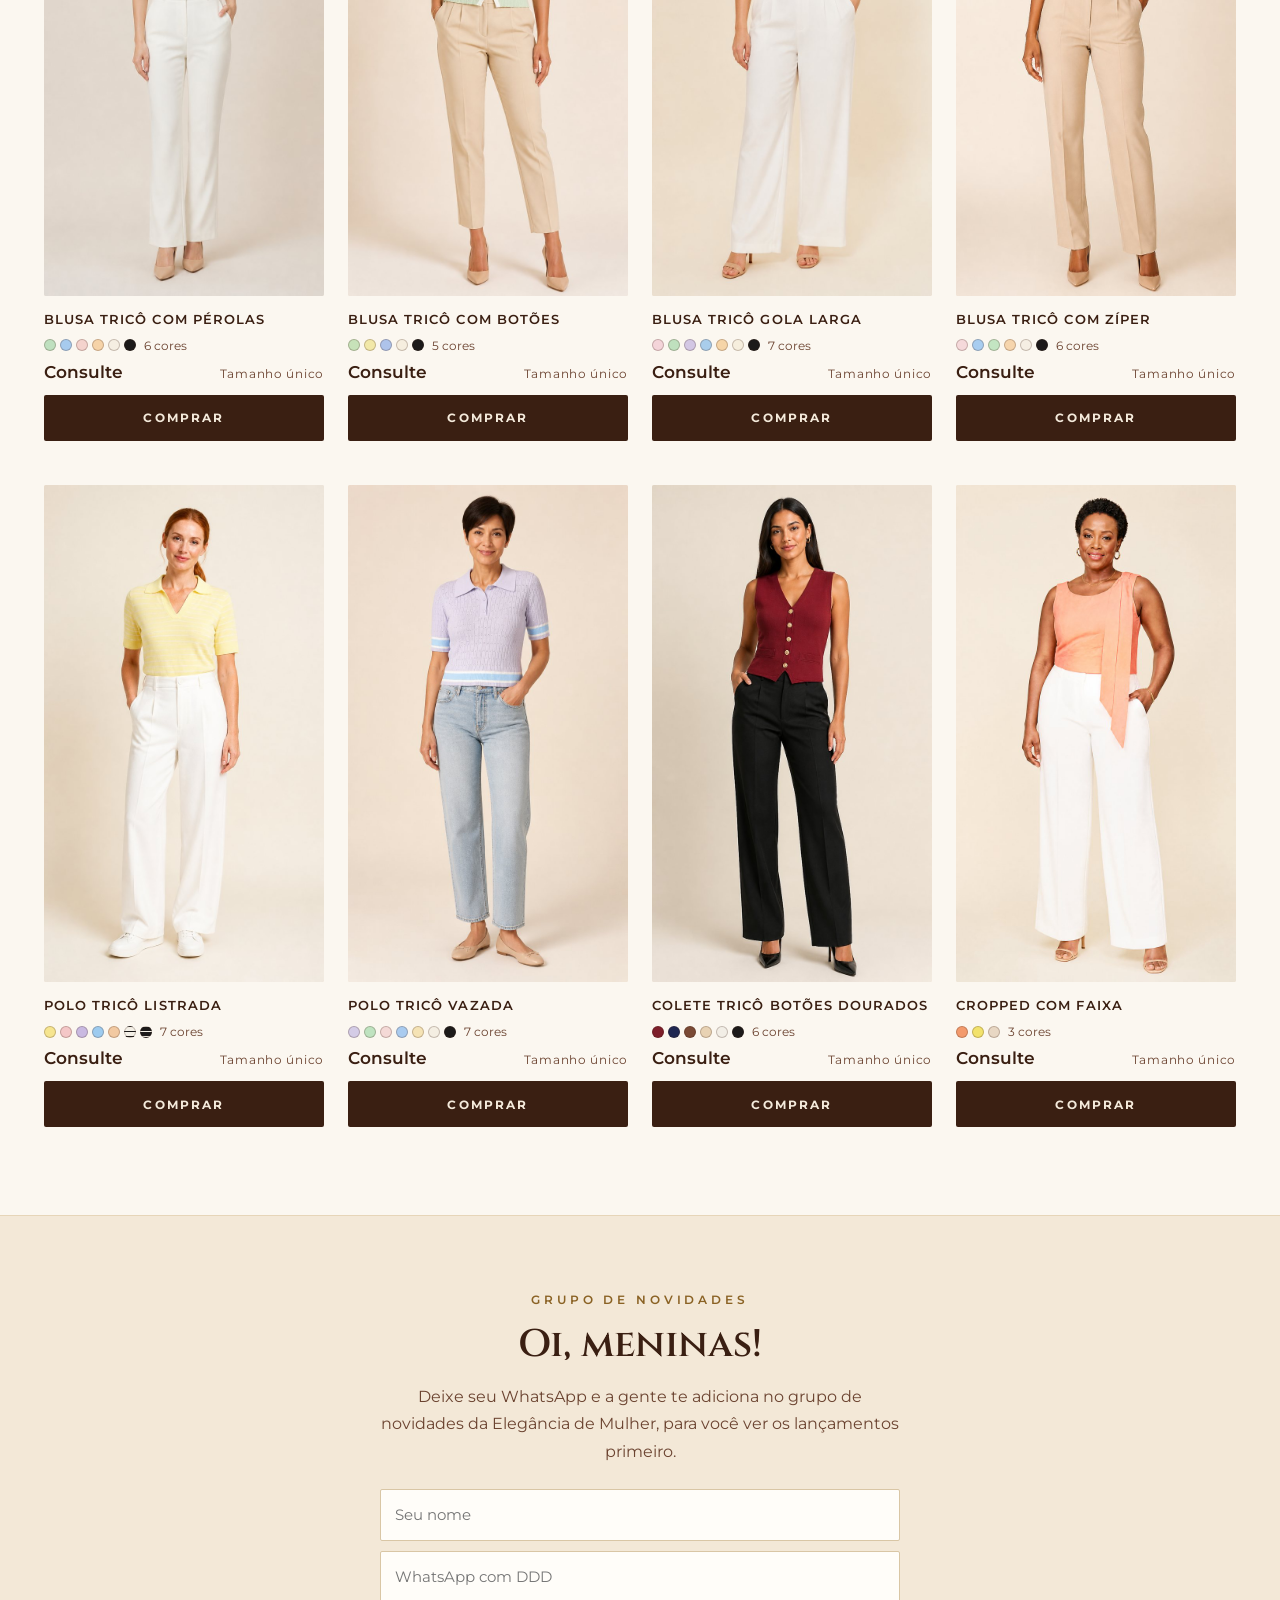
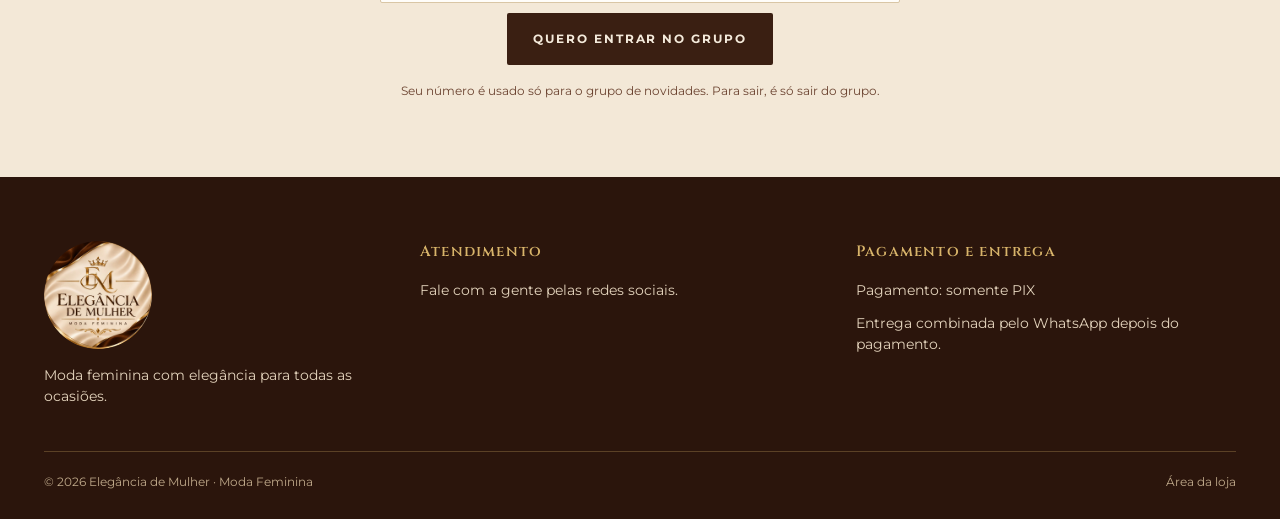
==== commit 1edbae7b: "Novidades pelo WhatsApp em vez de e-mail A cliente deixa nome e WhatsApp para entrar no grupo de nov" ====
--- a/site/index.html
+++ b/site/index.html
@@ -69,15 +69,18 @@
 
 <section class="novidades" aria-labelledby="novidades-titulo">
   <div class="wrap">
-    <span class="chamada">Novidades</span>
+    <span class="chamada">Grupo de novidades</span>
     <h2 id="novidades-titulo">Oi, meninas!</h2>
-    <p>Deixe seu e-mail e seja a primeira a saber dos lançamentos da Elegância de Mulher.</p>
+    <p>Deixe seu WhatsApp e a gente te adiciona no grupo de novidades da Elegância de Mulher, para você ver os lançamentos primeiro.</p>
     <form id="form-novidades" novalidate>
-      <label for="email-novidades" class="sr-only">Seu e-mail</label>
-      <input class="campo" id="email-novidades" type="email" autocomplete="email" placeholder="seuemail@exemplo.com" required>
-      <button type="submit" class="btn btn-escuro">Quero receber</button>
+      <label for="nome-novidades" class="sr-only">Seu nome</label>
+      <input class="campo" id="nome-novidades" type="text" autocomplete="name" placeholder="Seu nome" maxlength="80">
+      <label for="whats-novidades" class="sr-only">Seu WhatsApp com DDD</label>
+      <input class="campo" id="whats-novidades" type="tel" inputmode="tel" autocomplete="tel" placeholder="WhatsApp com DDD" maxlength="20" required>
+      <button type="submit" class="btn btn-escuro">Quero entrar no grupo</button>
     </form>
-    <p id="novidades-ok" aria-live="polite" hidden style="font-weight: 600; color: var(--texto);">Prontinho! Você vai receber nossas novidades por e-mail.</p>
+    <p class="nota" style="font-size: 12px;">Seu número é usado só para o grupo de novidades. Para sair, é só sair do grupo.</p>
+    <p id="novidades-ok" aria-live="polite" hidden style="font-weight: 600; color: var(--texto);">Prontinho! Em breve você será adicionada ao grupo de novidades no WhatsApp.</p>
   </div>
 </section>
 
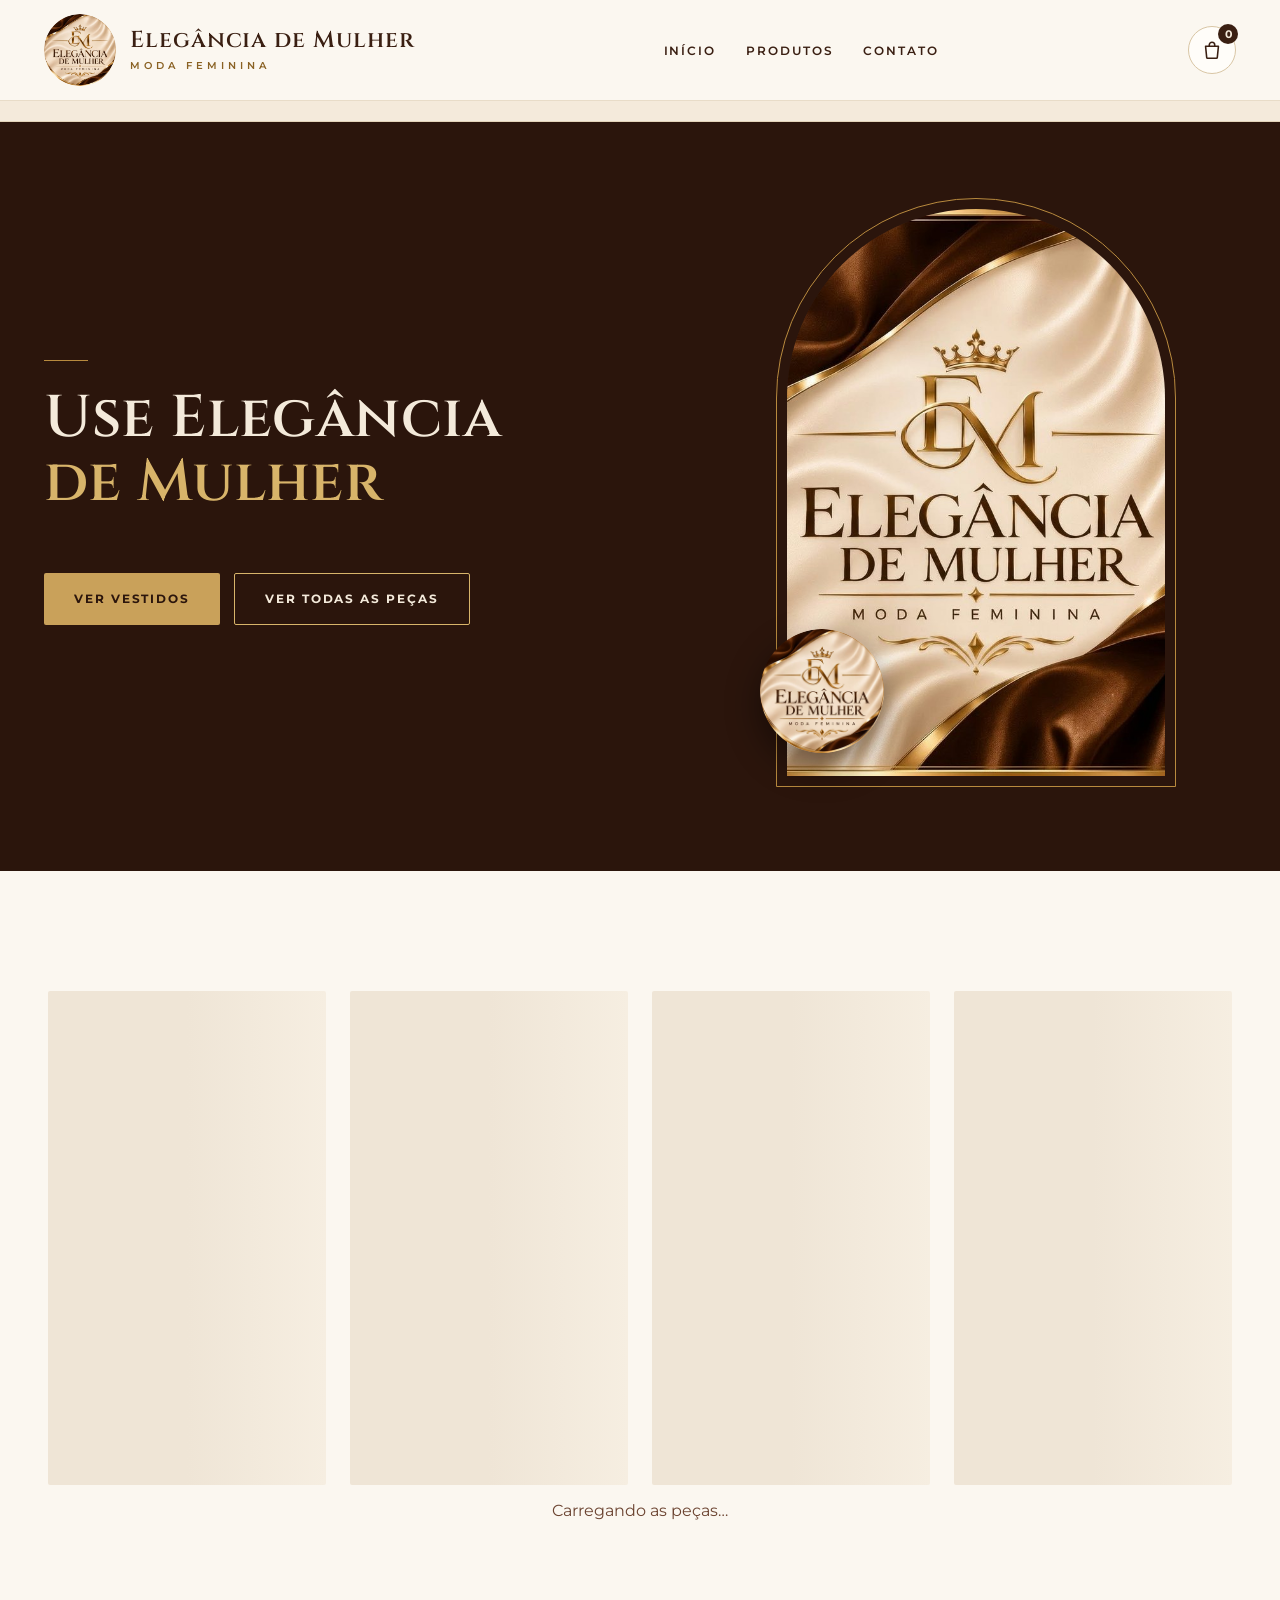
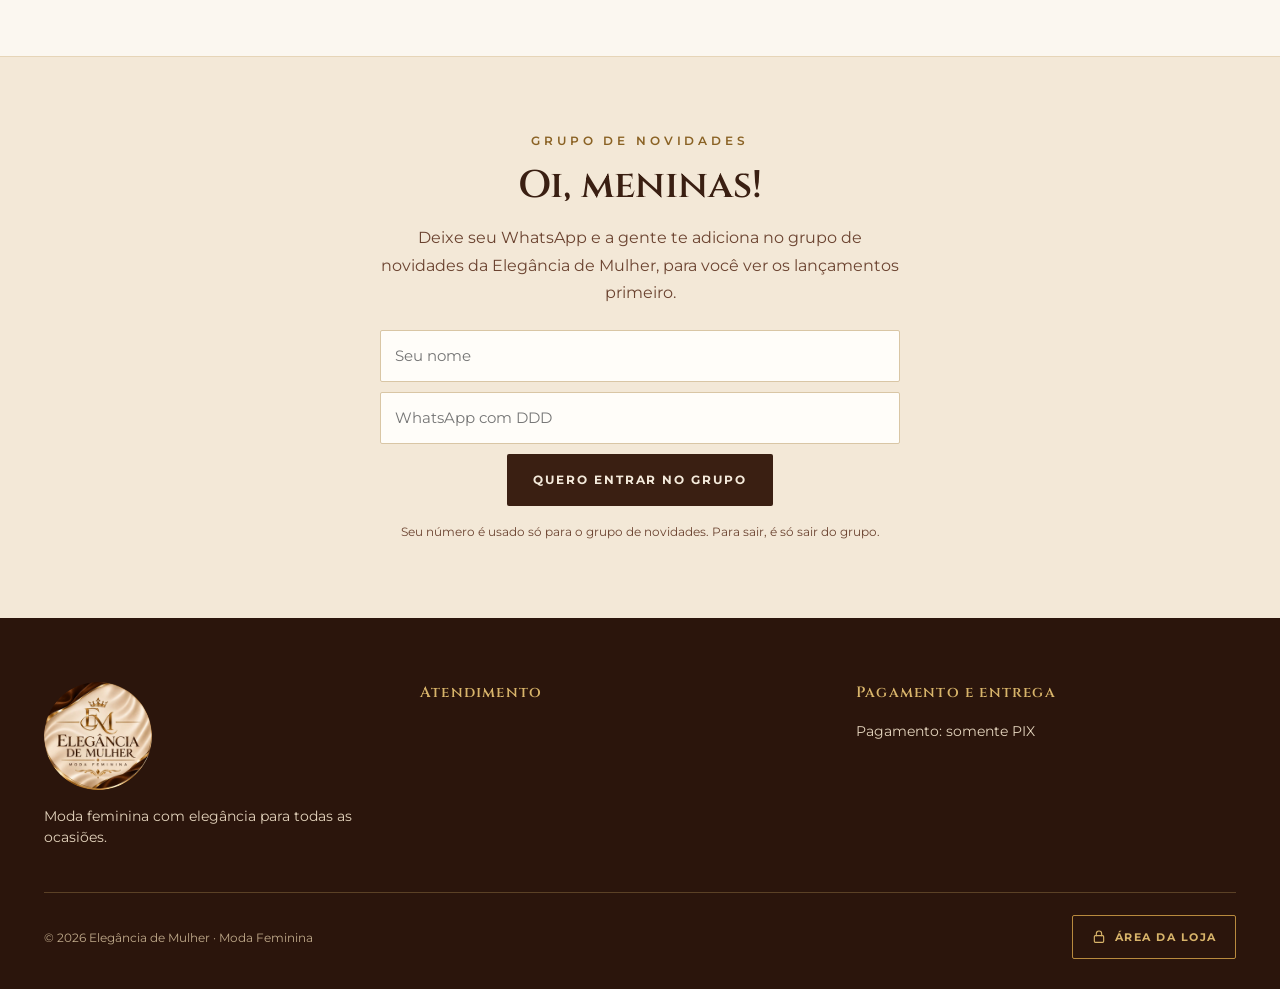
==== commit 34660242: "Rodapé: "Área da loja" vira botão Co-Authored-By: Claude Opus 5.5 <noreply@anthropic.com> Claude-Ses" ====
--- a/site/index.html
+++ b/site/index.html
@@ -103,7 +103,7 @@
     </div>
     <div class="rodape-base">
       <span>© <span id="ano">2026</span> Elegância de Mulher · Moda Feminina</span>
-      <a href="painel.html">Área da loja</a>
+      <a href="painel.html" class="btn-area"><svg class="icone" viewBox="0 0 24 24" aria-hidden="true"><rect x="5" y="10" width="14" height="10" rx="1.5"/><path d="M8 10V7a4 4 0 0 1 8 0v3"/></svg>Área da loja</a>
     </div>
   </div>
 </footer>
--- a/site/css/loja.css
+++ b/site/css/loja.css
@@ -349,3 +349,10 @@
   .linha-peca { flex-wrap: wrap; }
   .linha-acoes { width: 100%; justify-content: flex-start; }
 }
+
+/* Botão "Área da loja" no rodapé */
+.rodape-base { align-items: center; }
+.rodape .btn-area { display: inline-flex; align-items: center; gap: 8px; min-height: 44px; padding: 0 18px; border: 1px solid var(--ouro); border-radius: 2px;
+  color: var(--ouro3); font-size: 11px; font-weight: 700; letter-spacing: .14em; text-transform: uppercase; text-decoration: none; }
+.rodape .btn-area:hover { background: rgba(216, 180, 106, .12); color: #F4EADB; text-decoration: none; }
+.rodape .btn-area .icone { width: 16px; height: 16px; }
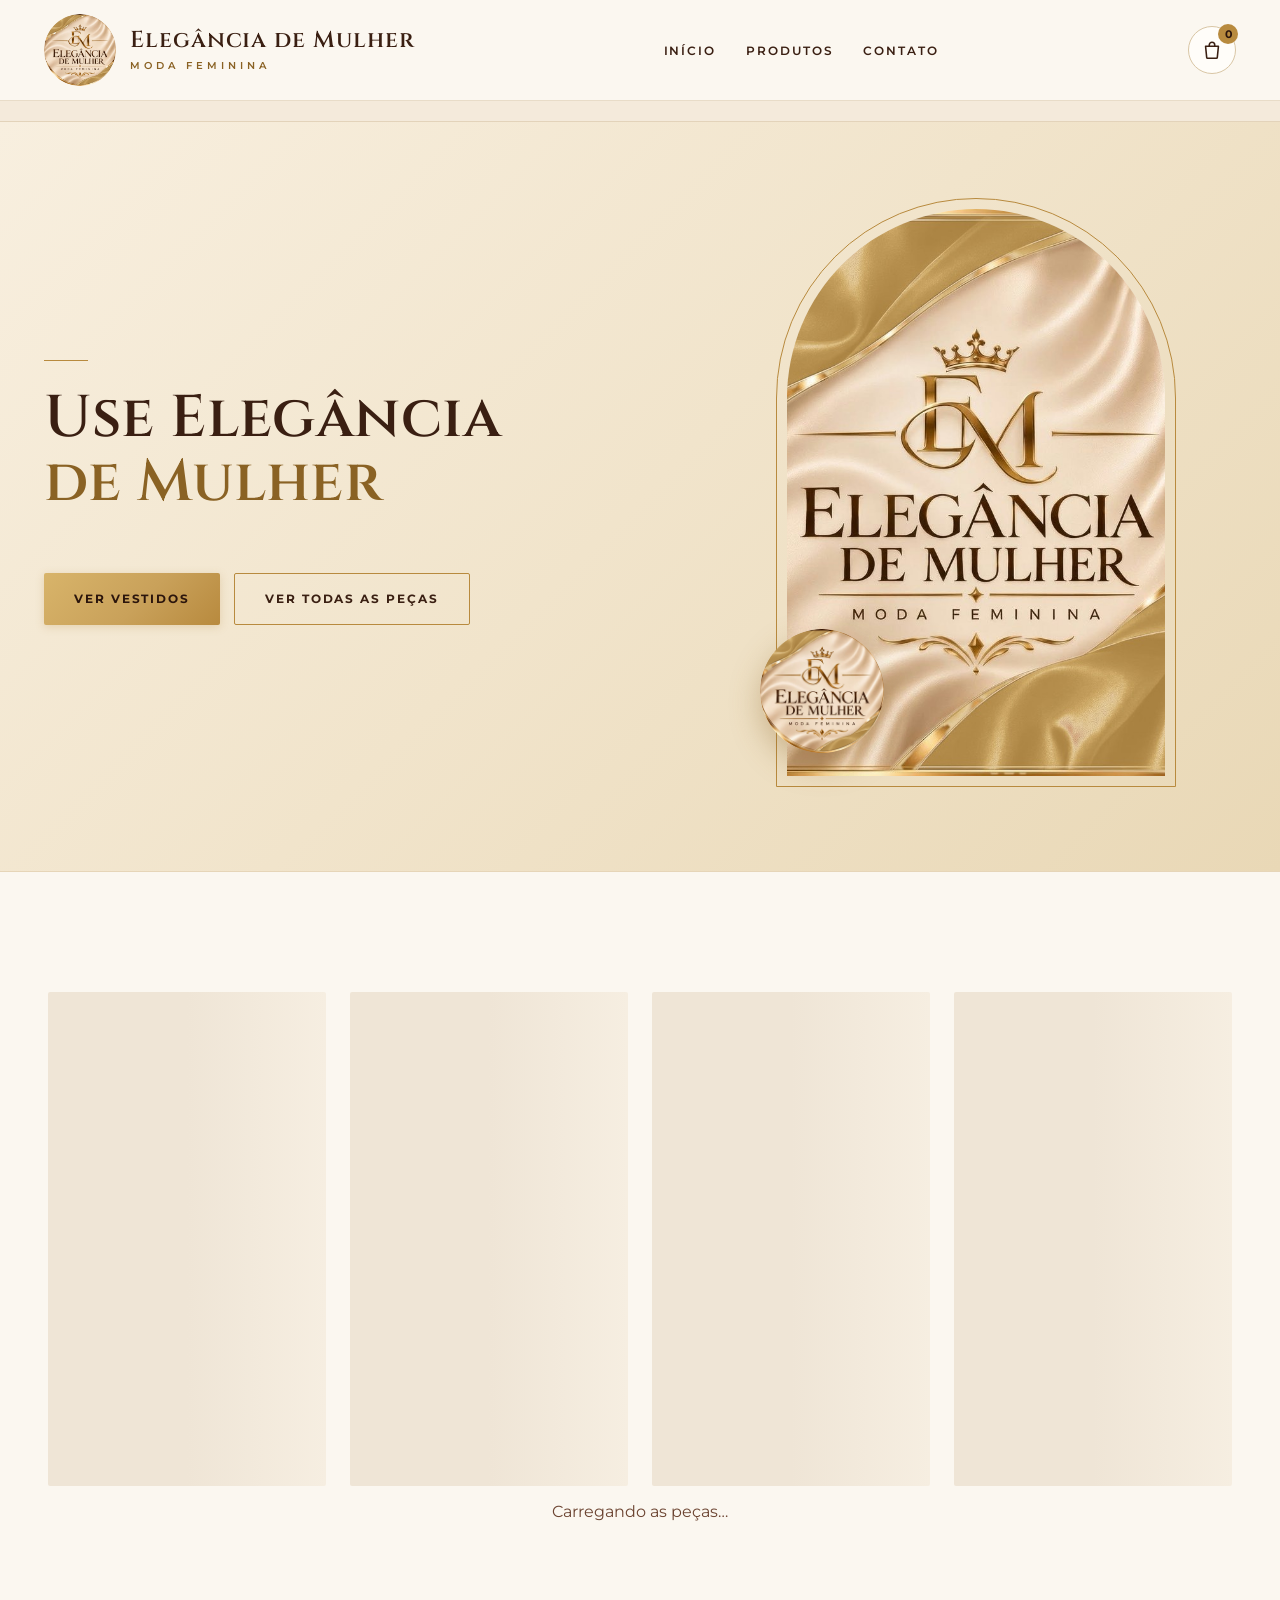
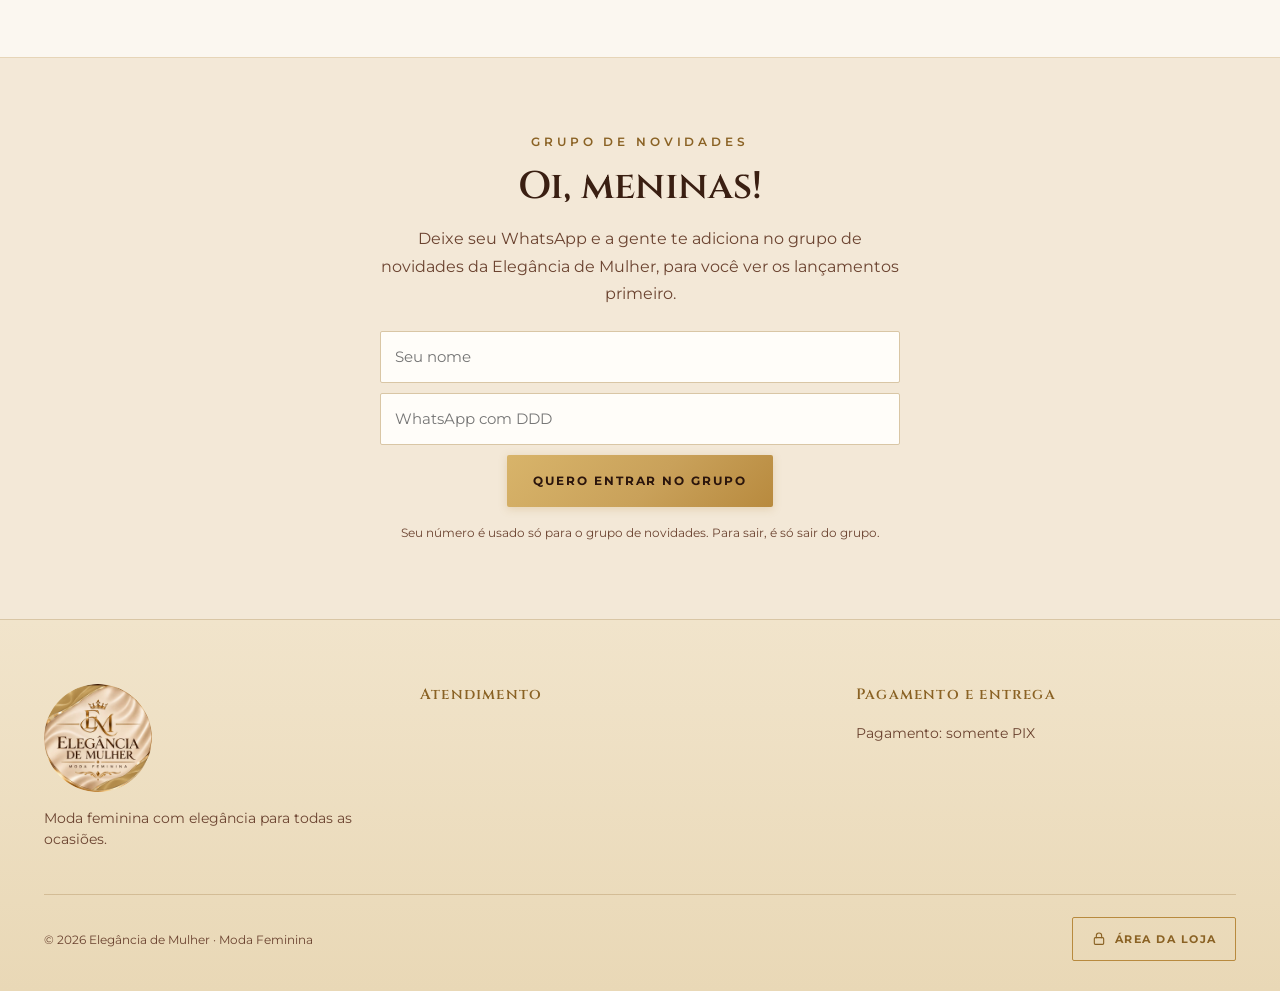
==== commit 7ce6ad4b: "Visual claro: dourado e bege, logo com cetim dourado Co-Authored-By: Claude Opus 5.5 <noreply@anthro" ====
--- a/site/index.html
+++ b/site/index.html
@@ -5,7 +5,7 @@
 <meta name="viewport" content="width=device-width, initial-scale=1">
 <title>Elegância de Mulher — Moda feminina</title>
 <meta name="description" content="Vestidos, saias e tricôs da Elegância de Mulher. Escolha a cor e o tamanho e pague com PIX.">
-<meta name="theme-color" content="#2B150C">
+<meta name="theme-color" content="#E9D8B6">
 <link rel="icon" href="img/icone.png">
 <link rel="preconnect" href="https://fonts.googleapis.com">
 <link rel="preconnect" href="https://fonts.gstatic.com" crossorigin>
@@ -42,7 +42,7 @@
       <h1>Use Elegância<br><span>de Mulher</span></h1>
       <p id="hero-texto"></p>
       <div class="hero-botoes">
-        <a href="#produtos" class="btn btn-ouro" id="hero-categoria" data-acao="categoria">Ver vestidos</a>
+        <a href="#produtos" class="btn btn-escuro" id="hero-categoria" data-acao="categoria">Ver vestidos</a>
         <a href="#produtos" class="btn btn-linha" data-acao="categoria" data-cat="todos">Ver todas as peças</a>
       </div>
       <div class="hero-detalhe" id="hero-detalhe" hidden></div>
--- a/site/css/loja.css
+++ b/site/css/loja.css
@@ -14,6 +14,9 @@
   --borda: #D9C6A5;
   --borda2: #E6D5B8;
   --linha: #EEE2CF;
+  --champanhe: #F1E4CB;
+  --areia: #E9D8B6;
+  --dourado-grad: linear-gradient(135deg, #D8B46A 0%, #C9A15A 55%, #B88A3E 100%);
   --erro: #A4262C;
   --ok: #2F6B3A;
   --serif: 'Cinzel', Georgia, serif;
@@ -36,12 +39,12 @@
 /* Botões */
 .btn { display: inline-flex; align-items: center; justify-content: center; gap: 10px; min-height: 48px; padding: 0 26px; border: 0; border-radius: 2px;
   font-size: 12px; font-weight: 700; letter-spacing: .16em; text-transform: uppercase; text-decoration: none; cursor: pointer; text-align: center; }
-.btn-escuro { background: var(--texto); color: #F4EADB; }
-.btn-escuro:hover { background: #5A3220; color: #F4EADB; }
-.btn-ouro { background: var(--ouro2); color: var(--escuro); }
-.btn-ouro:hover { background: var(--ouro3); color: var(--escuro); }
-.btn-linha { border: 1px solid var(--ouro3); background: transparent; color: #F4EADB; }
-.btn-linha:hover { background: rgba(244, 234, 219, .12); color: #F4EADB; }
+.btn-escuro { background: var(--dourado-grad); color: var(--escuro); box-shadow: 0 2px 8px rgba(184, 138, 62, .25); }
+.btn-escuro:hover { background: var(--ouro3); color: var(--escuro); }
+.btn-ouro { background: var(--champanhe); border: 1px solid var(--ouro2); color: var(--escuro); }
+.btn-ouro:hover { background: var(--areia); color: var(--escuro); }
+.btn-linha { border: 1px solid var(--ouro); background: transparent; color: var(--texto); }
+.btn-linha:hover { background: rgba(184, 138, 62, .12); color: var(--texto); }
 .btn-contorno { border: 1px solid var(--texto); background: transparent; color: var(--texto); }
 .btn-contorno:hover { background: var(--creme); color: var(--texto); }
 .btn-largo { width: 100%; }
@@ -54,7 +57,7 @@
 .icone { width: 20px; height: 20px; fill: none; stroke: currentColor; stroke-width: 1.7; stroke-linecap: round; stroke-linejoin: round; flex: 0 0 auto; }
 
 /* Topo */
-.aviso { background: var(--escuro); color: #F4EADB; text-align: center; font-size: 11px; font-weight: 600; letter-spacing: .22em; text-transform: uppercase; padding: 11px 16px; }
+.aviso { background: var(--dourado-grad); color: var(--escuro); text-align: center; font-size: 11px; font-weight: 600; letter-spacing: .22em; text-transform: uppercase; padding: 11px 16px; }
 .cabecalho { background: var(--fundo); border-bottom: 1px solid #E8DCC8; }
 .cabecalho .wrap { padding-top: 14px; padding-bottom: 14px; display: flex; flex-wrap: wrap; align-items: center; justify-content: space-between; gap: 14px 32px; }
 .marca { display: flex; align-items: center; gap: 14px; text-decoration: none; color: var(--texto); }
@@ -65,7 +68,7 @@
 .menu a { padding: 12px 0; font-size: 12px; font-weight: 600; letter-spacing: .16em; text-transform: uppercase; text-decoration: none; }
 .sacola { position: relative; width: 48px; height: 48px; }
 .sacola .icone { width: 22px; height: 22px; }
-.contador { position: absolute; top: -3px; right: -3px; min-width: 20px; height: 20px; padding: 0 5px; border-radius: 10px; background: var(--texto); color: #F4EADB;
+.contador { position: absolute; top: -3px; right: -3px; min-width: 20px; height: 20px; padding: 0 5px; border-radius: 10px; background: var(--ouro); color: var(--escuro);
   font-size: 11px; font-weight: 700; display: flex; align-items: center; justify-content: center; }
 .categorias { position: sticky; top: 0; z-index: 30; background: var(--creme2); border-bottom: 1px solid #E3D3BA; }
 .categorias nav { padding-top: 10px; padding-bottom: 10px; display: flex; gap: 8px; overflow-x: auto; scrollbar-width: none; }
@@ -73,27 +76,27 @@
 .chip { flex: 0 0 auto; height: 44px; padding: 0 20px; border-radius: 22px; border: 1px solid var(--borda); background: transparent; color: var(--texto);
   font-size: 12px; font-weight: 600; letter-spacing: .12em; text-transform: uppercase; cursor: pointer; }
 .chip:hover { border-color: var(--ouro-texto); background: var(--fundo); }
-.chip[aria-pressed="true"] { border-color: var(--texto); background: var(--texto); color: #F4EADB; }
+.chip[aria-pressed="true"] { border-color: var(--ouro); background: var(--ouro2); color: var(--escuro); }
 
 /* Banner */
-.hero { background: var(--escuro); color: #F4EADB; overflow: hidden; }
+.hero { background: linear-gradient(135deg, #F8EFDF 0%, var(--champanhe) 50%, var(--areia) 100%); color: var(--texto); overflow: hidden; border-bottom: 1px solid var(--borda2); }
 .hero .wrap { padding-top: 76px; padding-bottom: 84px; display: flex; flex-wrap: wrap; align-items: center; gap: 56px 72px; }
 .hero-texto { flex: 1 1 440px; min-width: 0; display: flex; flex-direction: column; gap: 26px; }
-.hero-chamada { display: flex; align-items: center; gap: 14px; color: var(--ouro3); font-size: 12px; font-weight: 600; letter-spacing: .32em; text-transform: uppercase; }
+.hero-chamada { display: flex; align-items: center; gap: 14px; color: var(--ouro-texto); font-size: 12px; font-weight: 600; letter-spacing: .32em; text-transform: uppercase; }
 .hero-chamada::before { content: ''; display: block; width: 44px; height: 1px; background: var(--ouro); }
-.hero h1 { margin: 0; font-family: var(--serif); font-weight: 600; font-size: clamp(40px, 4.6vw, 64px); line-height: 1.08; letter-spacing: .01em; color: #F4EADB; }
-.hero h1 span { color: var(--ouro3); }
-.hero p { margin: 0; max-width: 470px; font-size: 17px; line-height: 1.75; color: #E3D3BC; }
+.hero h1 { margin: 0; font-family: var(--serif); font-weight: 600; font-size: clamp(40px, 4.6vw, 64px); line-height: 1.08; letter-spacing: .01em; color: var(--texto); }
+.hero h1 span { color: var(--ouro-texto); }
+.hero p { margin: 0; max-width: 470px; font-size: 17px; line-height: 1.75; color: var(--suave); }
 .hero-botoes { display: flex; flex-wrap: wrap; gap: 14px; margin-top: 6px; }
 .hero-botoes .btn { min-height: 52px; padding: 0 30px; }
-.hero-detalhe { display: flex; align-items: center; gap: 10px; font-size: 13px; color: #CDB894; }
+.hero-detalhe { display: flex; align-items: center; gap: 10px; font-size: 13px; color: var(--suave); }
 .hero-detalhe::before { content: ''; display: block; width: 6px; height: 6px; background: var(--ouro); transform: rotate(45deg); }
 .hero-foto { flex: 1 1 360px; min-width: 0; display: flex; justify-content: center; }
 .arco { position: relative; width: 100%; max-width: 400px; }
 .arco-borda { padding: 10px; border: 1px solid var(--ouro); border-radius: 999px 999px 0 0; }
-.arco-img { aspect-ratio: 2 / 3; overflow: hidden; border-radius: 999px 999px 0 0; background: var(--texto); }
+.arco-img { aspect-ratio: 2 / 3; overflow: hidden; border-radius: 999px 999px 0 0; background: var(--creme); }
 .arco-img img { width: 100%; height: 100%; object-fit: cover; object-position: 50% 18%; display: block; }
-.selo { position: absolute; left: -16px; bottom: 34px; width: 124px; height: 124px; border-radius: 50%; display: block; box-shadow: 0 14px 34px rgba(0, 0, 0, .45); }
+.selo { position: absolute; left: -16px; bottom: 34px; width: 124px; height: 124px; border-radius: 50%; display: block; box-shadow: 0 12px 30px rgba(138, 98, 36, .35); }
 
 /* Vitrines */
 .secao { padding: 88px 0; }
@@ -142,8 +145,8 @@
 .amostra span { display: block; width: 30px; height: 30px; border-radius: 50%; border: 1px solid rgba(58, 31, 18, .22); }
 .pilulas { display: flex; flex-wrap: wrap; gap: 8px; }
 .pilula { min-width: 54px; height: 44px; padding: 0 12px; border: 1px solid #CDB89A; border-radius: 2px; background: var(--papel); color: var(--texto); font-size: 14px; font-weight: 600; cursor: pointer; }
-.pilula[aria-pressed="true"] { border-color: var(--texto); background: var(--texto); color: #F4EADB; }
-.pilula.fixa { display: inline-flex; align-items: center; cursor: default; border-color: var(--texto); background: var(--texto); color: #F4EADB; }
+.pilula[aria-pressed="true"] { border-color: var(--ouro); background: var(--ouro2); color: var(--escuro); }
+.pilula.fixa { display: inline-flex; align-items: center; cursor: default; border-color: var(--ouro); background: var(--ouro2); color: var(--escuro); }
 .qtd { display: flex; align-items: center; border: 1px solid var(--borda); border-radius: 2px; background: var(--papel); }
 .qtd button { width: 44px; height: 48px; border: 0; background: transparent; color: var(--texto); font-size: 20px; cursor: pointer; }
 .qtd span { min-width: 32px; text-align: center; font-size: 15px; font-weight: 600; }
@@ -158,20 +161,20 @@
 select.campo { padding-right: 8px; }
 .novidades .campo { flex: 1 1 260px; width: auto; min-height: 52px; }
 .novidades .btn { min-height: 52px; }
-.rodape { background: var(--escuro); color: #E3D3BC; }
+.rodape { background: linear-gradient(180deg, var(--champanhe) 0%, var(--areia) 100%); color: var(--suave); border-top: 1px solid var(--borda); }
 .rodape .wrap { padding-top: 64px; padding-bottom: 30px; display: flex; flex-direction: column; gap: 44px; }
 .rodape-colunas { display: flex; flex-wrap: wrap; justify-content: space-between; gap: 40px 56px; }
 .rodape-col { flex: 1 1 200px; display: flex; flex-direction: column; gap: 12px; font-size: 14px; line-height: 1.5; }
 .rodape-col:first-child { flex: 1 1 240px; max-width: 320px; gap: 16px; }
 .rodape-col img { width: 108px; height: 108px; border-radius: 50%; display: block; }
-.rodape h3 { margin: 0 0 4px; font-family: var(--serif); font-size: 15px; font-weight: 600; letter-spacing: .08em; color: var(--ouro3); }
-.rodape a { color: #E3D3BC; text-decoration: none; }
-.rodape a:hover { color: #F4EADB; text-decoration: underline; }
-.rodape-base { padding-top: 22px; border-top: 1px solid rgba(216, 180, 106, .28); display: flex; flex-wrap: wrap; justify-content: space-between; gap: 10px; font-size: 12px; color: #BFA98A; }
-.rodape-base a { color: #BFA98A; }
+.rodape h3 { margin: 0 0 4px; font-family: var(--serif); font-size: 15px; font-weight: 600; letter-spacing: .08em; color: var(--ouro-texto); }
+.rodape a { color: var(--texto); text-decoration: none; }
+.rodape a:hover { color: var(--ouro-texto); text-decoration: underline; }
+.rodape-base { padding-top: 22px; border-top: 1px solid rgba(138, 98, 36, .25); display: flex; flex-wrap: wrap; justify-content: space-between; gap: 10px; font-size: 12px; color: var(--suave); }
+.rodape-base a { color: var(--suave); }
 
 /* Janela da peça e carrinho */
-.fundo-escuro { position: fixed; inset: 0; width: 100%; height: 100%; padding: 0; border: 0; background: rgba(43, 21, 12, .6); cursor: pointer; }
+.fundo-escuro { position: fixed; inset: 0; width: 100%; height: 100%; padding: 0; border: 0; background: rgba(58, 31, 18, .35); cursor: pointer; }
 .janela { position: fixed; inset: 0; z-index: 60; display: flex; align-items: center; justify-content: center; padding: 16px; }
 .janela-caixa { position: relative; z-index: 1; width: 100%; max-width: 980px; max-height: 100%; overflow: auto; border-radius: 4px; background: var(--fundo); box-shadow: 0 30px 80px rgba(0, 0, 0, .4); }
 .janela-fechar { position: absolute; top: 12px; right: 12px; z-index: 2; }
@@ -240,8 +243,8 @@
 
 /* Avisos rápidos */
 .toast { position: fixed; left: 50%; bottom: 24px; z-index: 90; transform: translateX(-50%); width: max-content; max-width: calc(100% - 32px); padding: 8px 8px 8px 18px; border-radius: 40px;
-  background: var(--escuro); color: #F4EADB; display: flex; align-items: center; gap: 12px; box-shadow: 0 14px 40px rgba(0, 0, 0, .3); font-size: 14px; font-weight: 500; }
-.toast .icone { stroke: var(--ouro3); }
+  background: var(--papel); color: var(--texto); border: 1px solid var(--ouro2); display: flex; align-items: center; gap: 12px; box-shadow: 0 14px 40px rgba(138, 98, 36, .22); font-size: 14px; font-weight: 500; }
+.toast .icone { stroke: var(--ouro); }
 .toast span { padding: 8px 10px 8px 0; }
 .toast .btn { min-height: 40px; padding: 0 16px; border-radius: 20px; font-size: 11px; letter-spacing: .12em; }
 
@@ -269,15 +272,15 @@
 }
 
 /* ---------- Painel da loja ---------- */
-.painel-topo { background: var(--escuro); color: #F4EADB; }
+.painel-topo { background: linear-gradient(135deg, #F8EFDF 0%, var(--champanhe) 60%, var(--areia) 100%); color: var(--texto); border-bottom: 1px solid var(--borda); }
 .painel-topo .wrap { padding-top: 12px; padding-bottom: 12px; display: flex; flex-wrap: wrap; align-items: center; justify-content: space-between; gap: 10px 24px; }
-.painel-topo .marca { color: #F4EADB; }
+.painel-topo .marca { color: var(--texto); }
 .painel-topo .marca img { width: 48px; height: 48px; }
-.painel-topo .marca-nome { font-size: 18px; color: #F4EADB; }
-.painel-topo .marca-sub { color: var(--ouro3); letter-spacing: .3em; }
+.painel-topo .marca-nome { font-size: 18px; color: var(--texto); }
+.painel-topo .marca-sub { color: var(--ouro-texto); letter-spacing: .3em; }
 .painel-topo nav { display: flex; flex-wrap: wrap; align-items: center; gap: 4px 16px; }
-.painel-topo a, .painel-topo .link-btn { color: #F4EADB; font-size: 13px; }
-.painel-topo a:hover, .painel-topo .link-btn:hover { color: var(--ouro3); }
+.painel-topo a, .painel-topo .link-btn { color: var(--texto); font-size: 13px; }
+.painel-topo a:hover, .painel-topo .link-btn:hover { color: var(--ouro-texto); }
 .faixa-demo { background: #FFF4D6; border-bottom: 1px solid #E8D29A; color: #5C4310; font-size: 13px; line-height: 1.5; }
 .faixa-demo .wrap { padding-top: 10px; padding-bottom: 10px; display: flex; flex-wrap: wrap; align-items: center; justify-content: space-between; gap: 6px 16px; }
 .faixa-demo .link-btn { color: #5C4310; font-size: 13px; min-height: 36px; }
@@ -313,7 +316,7 @@
 .btn-peq:hover { border-color: var(--texto); }
 .btn-peq.perigo { color: var(--erro); border-color: #E3B7B9; }
 .btn-peq.perigo:hover { border-color: var(--erro); }
-.btn-peq.forte { background: var(--texto); border-color: var(--texto); color: #F4EADB; }
+.btn-peq.forte { background: var(--ouro2); border-color: var(--ouro); color: var(--escuro); }
 .btn-peq[disabled] { opacity: .4; cursor: not-allowed; }
 .btn-peq .icone { width: 16px; height: 16px; }
 .etiqueta { display: inline-block; padding: 2px 8px; border-radius: 10px; background: #EAD9BD; color: var(--texto); font-size: 11px; font-weight: 700; letter-spacing: .06em; }
@@ -353,6 +356,112 @@
 /* Botão "Área da loja" no rodapé */
 .rodape-base { align-items: center; }
 .rodape .btn-area { display: inline-flex; align-items: center; gap: 8px; min-height: 44px; padding: 0 18px; border: 1px solid var(--ouro); border-radius: 2px;
-  color: var(--ouro3); font-size: 11px; font-weight: 700; letter-spacing: .14em; text-transform: uppercase; text-decoration: none; }
-.rodape .btn-area:hover { background: rgba(216, 180, 106, .12); color: #F4EADB; text-decoration: none; }
+  color: var(--ouro-texto); font-size: 11px; font-weight: 700; letter-spacing: .14em; text-transform: uppercase; text-decoration: none; }
+.rodape .btn-area:hover { background: rgba(184, 138, 62, .14); color: var(--texto); text-decoration: none; }
 .rodape .btn-area .icone { width: 16px; height: 16px; }
+
+/* ---------- Ajustes para celular ---------- */
+.item-linha > span { white-space: nowrap; }
+@media (max-width: 640px) {
+  /* topo: logo e sacola na mesma linha; o menu vira atalhos discretos */
+  .cabecalho .wrap { flex-wrap: nowrap; gap: 12px; padding-top: 10px; padding-bottom: 10px; }
+  .menu { display: none; }
+  .marca { min-width: 0; gap: 10px; }
+  .marca img { width: 48px; height: 48px; }
+  .marca-nome { font-size: 17px; }
+  .marca-sub { font-size: 9px; letter-spacing: .3em; }
+  .aviso { font-size: 10px; letter-spacing: .14em; padding: 9px 12px; }
+  .chip { height: 40px; padding: 0 16px; font-size: 11px; }
+  .categorias nav { padding-top: 8px; padding-bottom: 8px; }
+  /* banner mais curto */
+  .hero .wrap { gap: 36px; }
+  .hero h1 { font-size: 36px; }
+  .hero p { font-size: 15px; }
+  .hero-botoes { gap: 10px; }
+  .hero-botoes .btn { flex: 1 1 100%; }
+  .arco { max-width: 280px; }
+  .selo { width: 88px; height: 88px; left: -8px; bottom: 22px; }
+  /* vitrine */
+  .secao-topo { margin-bottom: 28px; }
+  .cartao h3 { font-size: 12px; }
+  .preco { font-size: 15px; }
+  .cartao .btn { min-height: 44px; padding: 0 10px; letter-spacing: .12em; }
+  /* janela da peça: foto menor para o botão de comprar aparecer logo */
+  .janela-foto { padding: 16px; }
+  .janela-foto .moldura { max-width: 260px; }
+  .janela-foto .moldura.alta { max-width: 210px; }
+  .janela-info h2 { font-size: 23px; }
+  .comprar-linha .btn { flex: 1 1 100%; }
+  .gaveta-caixa { max-width: none; }
+  .pix { padding: 16px 16px 24px; }
+  .gaveta-rodape { padding: 14px 16px 18px; }
+  .gaveta-corpo > div { padding-left: 16px !important; padding-right: 16px !important; }
+  /* painel */
+  .painel { padding-top: 18px; }
+  .painel-topo .marca img { width: 40px; height: 40px; }
+  .abas { display: grid; grid-template-columns: repeat(2, minmax(0, 1fr)); gap: 6px; overflow: visible; border-bottom: 0; margin-bottom: 20px; }
+  .aba { min-height: 44px; padding: 0 8px; border: 1px solid var(--borda); border-radius: 2px; font-size: 11px; letter-spacing: .06em; background: var(--papel); }
+  .aba[aria-selected="true"] { border-color: var(--ouro); background: var(--ouro2); color: var(--escuro); }
+  .painel h1 { font-size: 22px; }
+  .barra > div, .barra .btn, .barra .campo { width: 100%; }
+  .barra .campo { min-width: 0; }
+  .bloco { padding: 16px; }
+  .linha-acoes { display: grid; grid-template-columns: 44px 44px minmax(0, 1fr) minmax(0, 1fr) 44px; gap: 6px; }
+  .linha-acoes .btn-peq { min-height: 44px; padding: 0 6px; }
+  .rodape-form .btn { flex: 1 1 auto; }
+  .cor-foto { width: 72px; height: 96px; }
+  /* lista do grupo vira cartões */
+  .tabela-simples thead { display: none; }
+  .tabela-simples, .tabela-simples tbody, .tabela-simples tr, .tabela-simples td { display: block; width: 100%; }
+  .tabela-simples tr { position: relative; margin-bottom: 10px; padding: 12px 56px 12px 14px; border: 1px solid var(--borda2); border-radius: 4px; background: var(--papel); }
+  .tabela-simples td { padding: 2px 0; border: 0; }
+  .tabela-simples td:first-child { font-weight: 600; font-size: 15px; }
+  .tabela-simples td:nth-child(2) a { font-size: 15px; }
+  .tabela-simples td:nth-child(3) { font-size: 12px; color: var(--suave); }
+  .tabela-simples td:last-child { position: absolute; top: 50%; right: 10px; width: auto; transform: translateY(-50%); }
+  .tabela-simples td:last-child .btn-peq { min-height: 44px; min-width: 44px; }
+}
+
+/* Cartões da vitrine com o botão "Comprar" sempre alinhado no pé */
+.cartao-info { flex: 1 1 auto; }
+.cartao .btn { margin-top: auto; }
+.cartao-info .preco-linha { margin-bottom: 4px; }
+
+@media (max-width: 640px) {
+  /* Página inicial: foto do banner primeiro e menor, texto logo abaixo, tudo na primeira tela */
+  .hero .wrap { padding-top: 28px; padding-bottom: 40px; gap: 24px; }
+  .hero-foto { order: -1; flex-basis: 100%; }
+  .arco { max-width: 210px; }
+  .arco-borda { padding: 7px; }
+  .selo { width: 70px; height: 70px; left: -18px; bottom: 16px; }
+  .hero-texto { gap: 16px; align-items: center; text-align: center; }
+  .hero-chamada { justify-content: center; font-size: 11px; }
+  .hero-chamada::before { width: 28px; }
+  .hero h1 { font-size: 32px; }
+  .hero p { font-size: 14px; line-height: 1.65; }
+  .hero-botoes { width: 100%; margin-top: 2px; }
+  .hero-botoes .btn { min-height: 48px; }
+  .hero-detalhe { justify-content: center; font-size: 12px; }
+  /* Vitrines e faixa de destaque mais enxutas */
+  .secao { padding: 52px 0; }
+  .grade { gap: 28px 12px; }
+  .cartao { gap: 10px; }
+  .cartao-info { gap: 7px; }
+  .tamanhos-txt { font-size: 11px; }
+  .destaque .wrap { padding-top: 48px; padding-bottom: 52px; gap: 28px; }
+  .destaque-foto div { max-width: 300px; }
+  .destaque-foto div.alta { max-width: 240px; }
+  .destaque .amostras { gap: 2px; }
+  .destaque .btn { align-self: stretch !important; }
+  .novidades .wrap { padding-top: 52px; padding-bottom: 52px; }
+  .novidades .btn { flex: 1 1 100%; }
+  .rodape .wrap { padding-top: 44px; gap: 32px; }
+  .rodape-col img { width: 84px; height: 84px; }
+}
+
+/* Celular: categorias em linhas (nada fica cortado na lateral) */
+@media (max-width: 640px) {
+  .categorias { position: static; }
+  .categorias nav { flex-wrap: wrap; justify-content: center; overflow: visible; gap: 6px; padding-top: 10px; padding-bottom: 10px; }
+  .chip { height: 38px; padding: 0 14px; font-size: 11px; letter-spacing: .08em; }
+}
